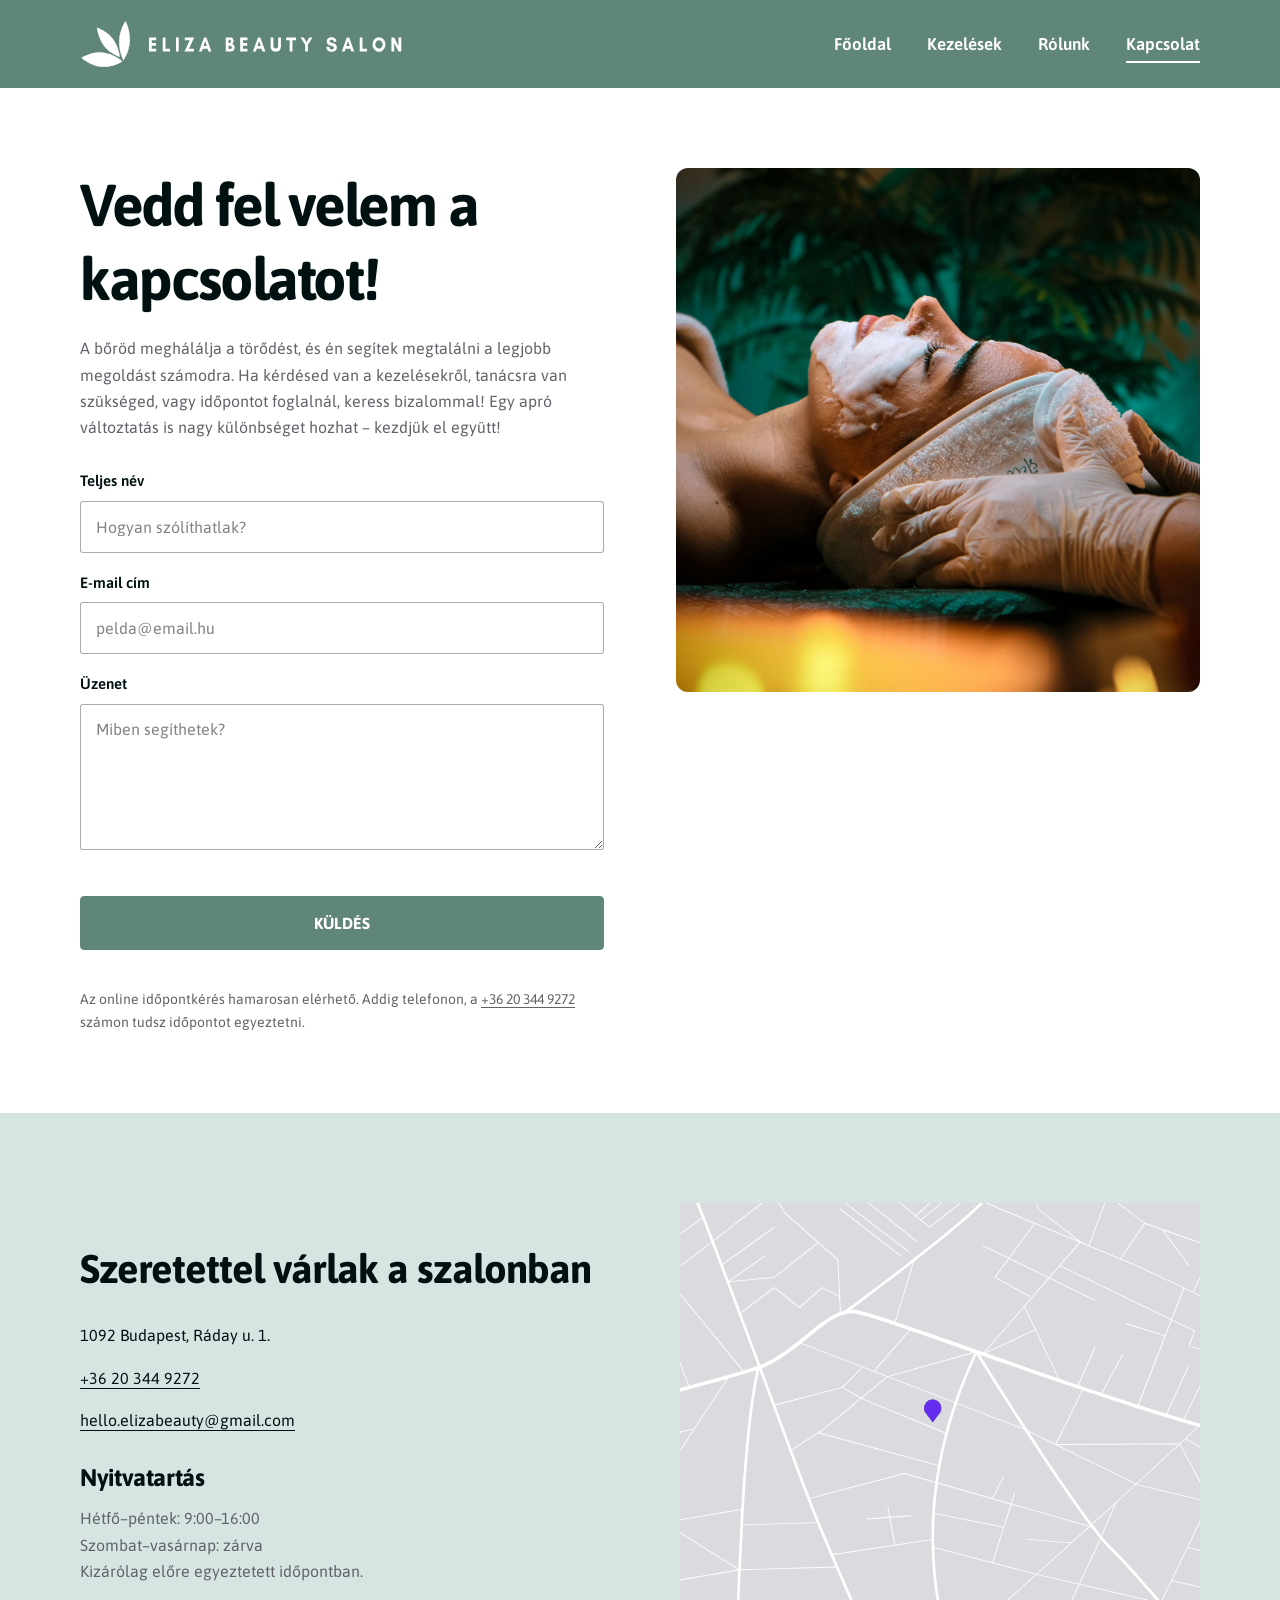
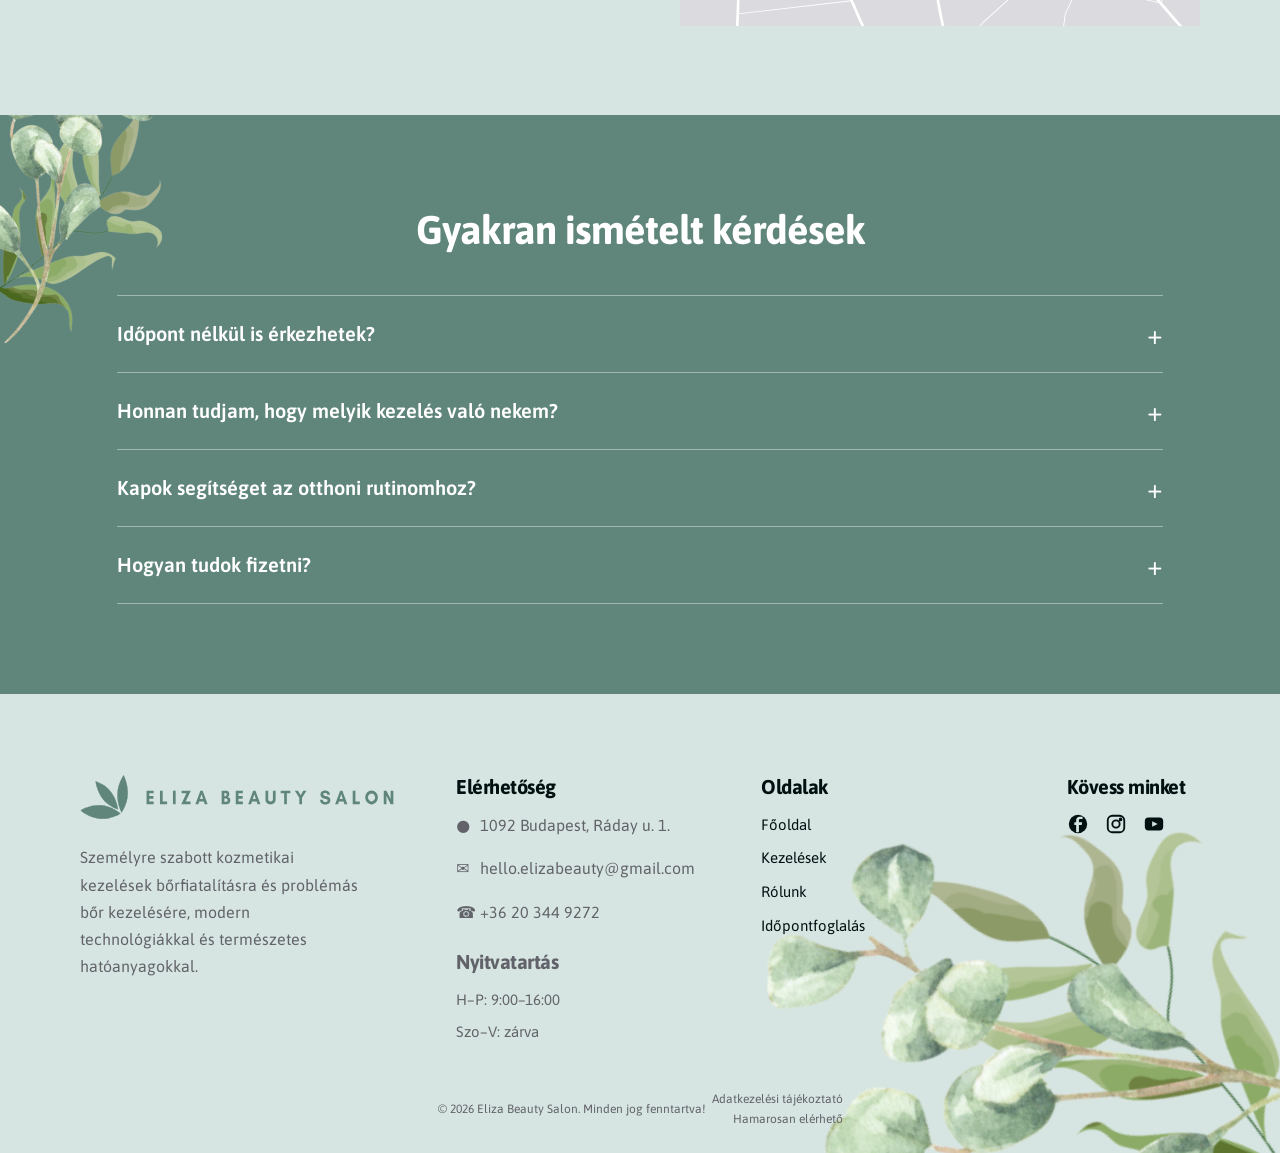
==== kapcsolat.html @ e7410dec "Negyoldalas weboldal a jovahagyott fooldal design rendszerevel" ====
<!doctype html>
<html lang="hu"><head><meta charset="utf-8"><meta name="viewport" content="width=device-width,initial-scale=1"><title>Kapcsolat és időpontkérés | Eliza Beauty Salon</title><meta name="description" content="Kérj időpontot az Eliza Beauty Salonba. Elérhetőségek, nyitvatartás és kapcsolati űrlap: 1092 Budapest, Ráday utca 1."><meta name="theme-color" content="#60867B"><link rel="icon" href="logók/eliza beauty salon favikon 1.svg" type="image/svg+xml"><link rel="preconnect" href="https://fonts.googleapis.com"><link rel="preconnect" href="https://fonts.gstatic.com" crossorigin><link href="https://fonts.googleapis.com/css2?family=Asap:wght@400;600;700&display=swap" rel="stylesheet"><link rel="stylesheet" href="assets/site.css?v=20261103-2"><script src="assets/site.js?v=20261103-2" defer></script></head><body id="oldal-teteje" class="subpage"><a class="skip-link" href="#tartalom">Ugrás a tartalomhoz</a><header class="site-header"><div class="wrap header-inner"><a class="brand" href="index.html" aria-label="Eliza Beauty Salon, főoldal"><img src="logók/feher logo.svg" alt="Eliza Beauty Salon" width="328" height="48"></a><button class="menu-toggle" type="button" aria-expanded="false" aria-controls="fo-menu"><span>Menü</span><span class="menu-lines" aria-hidden="true"><i></i><i></i><i></i></span></button><nav class="main-nav" id="fo-menu" aria-label="Fő navigáció"><a href="index.html">Főoldal</a><a href="kezelesek.html">Kezelések</a><a href="rolunk.html">Rólunk</a><a href="kapcsolat.html" aria-current="page">Kapcsolat</a></nav></div></header><main id="tartalom"><section class="contact-page-intro" id="kapcsolat"><div class="wrap content-split"><div class="copy"><h1>Vedd fel velem a kapcsolatot!</h1><p>A bőröd meghálálja a törődést, és én segítek megtalálni a legjobb megoldást számodra. Ha kérdésed van a kezelésekről, tanácsra van szükséged, vagy időpontot foglalnál, keress bizalommal! Egy apró változtatás is nagy különbséget hozhat – kezdjük el együtt!</p><form class="form-grid" aria-label="Időpontkérés" aria-describedby="contact-status" onsubmit="return false">
<div class="field"><label for="contact-name">Teljes név</label><input id="contact-name" type="text" autocomplete="name" placeholder="Hogyan szólíthatlak?"></div><div class="field"><label for="contact-email">E-mail cím</label><input id="contact-email" type="email" autocomplete="email" placeholder="pelda@email.hu"></div><div class="field"><label for="contact-message">Üzenet</label><textarea id="contact-message" rows="5" placeholder="Miben segíthetek?"></textarea></div><button class="button" type="button" disabled>Küldés</button><p class="unavailable-note" id="contact-status">Az online időpontkérés hamarosan elérhető. Addig telefonon, a <a href="tel:+36203449272">+36 20 344 9272</a> számon tudsz időpontot egyeztetni.</p>
</form></div><img src="képek/web/kapcsolat-hero.webp" alt="Személyes törődés és nyugodt kozmetikai környezet" width="933" height="1400" class="contact-page-photo" fetchpriority="high"></div></section><section class="section light-section contact-details" id="elerhetoseg"><div class="wrap contact-details-grid"><div><h2>Szeretettel várlak a szalonban</h2><address><span>1092 Budapest, Ráday u. 1.</span><a href="tel:+36203449272">+36 20 344 9272</a><a href="mailto:hello.elizabeauty@gmail.com">hello.elizabeauty@gmail.com</a></address><h3>Nyitvatartás</h3><p>Hétfő–péntek: 9:00–16:00<br>Szombat–vasárnap: zárva</p><p>Kizárólag előre egyeztetett időpontban.</p></div><a class="contact-details-map" href="https://www.google.com/maps/search/?api=1&amp;query=1092+Budapest+Raday+utca+1" target="_blank" rel="noopener" aria-label="A szalon címe a Google Térképen"><img src="képek/kapcsolat/terkep-figma.svg" alt="A Figma-terv térképillusztrációja a szalon helyjelölőjével" width="590" height="667" loading="lazy"></a></div></section><section class="section faq" aria-labelledby="faq-title"><img class="botanical faq-botanical" src="képek/web/figma-leveldekoracio.webp" width="452" height="553" alt="" aria-hidden="true" loading="lazy"><div class="wrap faq-grid"><div class="faq-intro"><h2 id="faq-title">Gyakran ismételt kérdések</h2></div><div class="faq-list">
<details><summary>Időpont nélkül is érkezhetek?</summary><p>Nem, a kozmetikámban kizárólag időpontra fogadok vendégeket.</p></details>
<details><summary>Honnan tudjam, hogy melyik kezelés való nekem?</summary><p>Az első találkozás alkalmával a kezelés előtt diagnosztizálom a bőrödet, és felvázolom a kezelési tervet.</p></details>
<details><summary>Kapok segítséget az otthoni rutinomhoz?</summary><p>Igen, természetesen! Az első alkalmat követően elmondom, hogy mire figyelj a mindennapokban, milyen termékeket használj, hogy a bőröd a lehető legjobb törődést kapja.</p></details>
<details><summary>Hogyan tudok fizetni?</summary><p>Bankkártyával és készpénzzel is fizethetsz a szalonban.</p></details>
</div></div></section></main><footer class="site-footer"><img class="botanical footer-botanical" src="képek/web/figma-leveldekoracio.webp" width="452" height="553" alt="" aria-hidden="true" loading="lazy"><div class="wrap"><div class="footer-grid"><div class="footer-brand"><a href="#oldal-teteje" aria-label="Eliza Beauty Salon, vissza az oldal tetejére"><img src="logók/zold logo.svg" alt="Eliza Beauty Salon" width="319" height="47" loading="lazy"></a><p>Személyre szabott kozmetikai kezelések bőrfiatalításra és problémás bőr kezelésére, modern technológiákkal és természetes hatóanyagokkal.</p></div><div><h2 class="footer-heading">Elérhetőség</h2><address class="footer-address"><span><span aria-hidden="true">●</span> 1092 Budapest, Ráday u. 1.</span><a href="mailto:hello.elizabeauty@gmail.com"><span aria-hidden="true">✉</span> hello.elizabeauty@gmail.com</a><a href="tel:+36203449272"><span aria-hidden="true">☎</span> +36 20 344 9272</a></address><div class="footer-hours"><h2 class="footer-heading">Nyitvatartás</h2><p>H–P: 9:00–16:00</p><p>Szo–V: zárva</p><small>Kizárólag előre egyeztetett időpontban.</small></div></div><nav aria-label="Lábléc navigáció"><h2 class="footer-heading">Oldalak</h2><div class="footer-links"><a href="index.html">Főoldal</a><a href="kezelesek.html">Kezelések</a><a href="rolunk.html">Rólunk</a><a href="kapcsolat.html" aria-current="page">Időpontfoglalás</a></div></nav><div class="footer-social"><h2 class="footer-heading">Kövess minket</h2><div class="social-icons" aria-label="Közösségi felületek, profilhivatkozások még nincsenek megadva"><span title="Facebook"><svg viewBox="0 0 24 24" role="img" aria-label="Facebook"><circle cx="12" cy="12" r="10" fill="currentColor"/><path d="M13 21v-8h3l.5-3H13V8c0-1 .5-1.5 1.5-1.5H17V4h-3c-3 0-4 2-4 4v2H8v3h2v8" fill="#D6E5E1"/></svg></span><span title="Instagram"><svg viewBox="0 0 24 24" fill="none" stroke="currentColor" stroke-width="2" role="img" aria-label="Instagram"><rect x="3" y="3" width="18" height="18" rx="5"/><circle cx="12" cy="12" r="4"/><circle cx="17" cy="7" r="1"/></svg></span><span title="YouTube"><svg viewBox="0 0 24 24" role="img" aria-label="YouTube"><rect x="2" y="5" width="20" height="14" rx="4" fill="currentColor"/><path d="m10 9 6 3-6 3z" fill="#D6E5E1"/></svg></span></div></div></div><div class="footer-bottom"><p>© 2026 Eliza Beauty Salon. Minden jog fenntartva!</p><div class="bottom-right"><span class="privacy-note">Adatkezelési tájékoztató<small>Hamarosan elérhető</small></span><a class="to-top" href="#oldal-teteje" aria-label="Vissza az oldal tetejére">↑</a></div></div></div></footer></body></html>
---- assets/site.css ----
:root{--color-brand-primary:#60867B;--color-brand-secondary:#D6E5E1;--color-brand-accent:#60867B;--color-brand-bg:#FFFFFF;--color-brand-surface:#D6E5E1;--color-brand-text:#011111;--color-brand-muted:#62636A;--font-heading:'Asap',system-ui,sans-serif;--font-body:'Asap',system-ui,sans-serif;--space:clamp(64px,7vw,104px)}
*{box-sizing:border-box}html{scroll-behavior:smooth;scroll-padding-top:110px}body{margin:0;background:var(--color-brand-bg);color:var(--color-brand-text);font:400 16px/1.65 var(--font-body)}h1,h2,h3,h4,p,figure,blockquote{margin:0}html body h1,html body h2,html body h3,html body h4{font-family:var(--font-heading);font-weight:700;line-height:1.25}html body h1{font-size:clamp(38px,4.6vw,60px);letter-spacing:-.035em}html body h2{font-size:clamp(30px,3.2vw,40px);letter-spacing:-.025em}html body h3{font-size:24px;letter-spacing:-.015em}p{color:var(--color-brand-muted)}img{display:block;max-width:100%;height:auto}a{color:inherit;text-decoration:none}button,input,textarea{font:inherit}button,a,input,textarea,summary{-webkit-tap-highlight-color:transparent}button{cursor:pointer}a:focus-visible,button:focus-visible,input:focus-visible,textarea:focus-visible,summary:focus-visible{outline:3px solid var(--color-brand-text);outline-offset:5px}::selection{background:var(--color-brand-secondary);color:var(--color-brand-text)}.wrap{width:min(1200px,calc(100% - 64px));margin-inline:auto}.section{padding-block:var(--space)}.section-head{max-width:760px;margin:0 auto 52px;text-align:center}.section-head p{margin-top:20px}.kicker{font-size:20px;font-weight:600;line-height:1.4;color:var(--color-brand-text);margin-bottom:16px}.button{min-height:54px;display:inline-flex;justify-content:center;align-items:center;padding:15px 26px;border:1px solid var(--color-brand-primary);border-radius:4px;background:var(--color-brand-primary);color:var(--color-brand-text);font-weight:700;font-size:16px;line-height:1.4;text-align:center;text-transform:uppercase;transition:background .22s ease,border-color .22s ease,transform .22s ease}.button:hover{background:var(--color-brand-secondary);border-color:var(--color-brand-text);transform:translateY(-2px)}.button-light{background:white;border-color:white}.button-outline{background:transparent}.text-link{text-decoration:underline;text-underline-offset:5px;font-weight:600}.skip-link{position:fixed;left:16px;top:-100px;background:white;padding:12px 20px;z-index:30}.skip-link:focus{top:16px}.site-header{background:var(--color-brand-primary);position:sticky;top:0;z-index:20;transition:box-shadow .25s}.site-header.scrolled{box-shadow:0 4px 18px #01111115}.header-inner{display:flex;align-items:center;justify-content:space-between;min-height:100px;gap:32px}.brand{background:white;padding:12px 22px;align-self:stretch;display:flex;align-items:center;width:195px;flex-shrink:0}.brand img{width:100%;height:70px;object-fit:contain}.main-nav{display:flex;align-items:center;gap:36px}.main-nav a{font-size:17px;font-weight:600;padding:10px 0;position:relative}.main-nav a::after{content:'';position:absolute;left:0;right:100%;bottom:5px;height:2px;background:var(--color-brand-text);transition:right .25s ease}.main-nav a:hover::after,.main-nav a[aria-current]::after{right:0}.menu-toggle{display:none;border:1px solid #01111166;background:none;border-radius:4px;align-items:center;gap:10px;padding:9px 13px;font-weight:600}.menu-lines{width:19px;display:grid;gap:4px}.menu-lines i{display:block;height:2px;background:currentColor}.hero{position:relative;overflow:hidden;padding:72px 0 82px}.hero-grid{display:grid;grid-template-columns:1.06fr 1fr;align-items:center;gap:64px;position:relative}.hero-copy{position:relative;z-index:2;animation:hero-in .7s ease-out both}.hero-copy>p:not(.kicker){margin:24px 0 30px;max-width:540px}.hero .kicker{color:var(--color-brand-muted)}.hero-photo{position:relative;aspect-ratio:.94;animation:photo-in .85s ease-out both}.hero-photo>.portrait{width:100%;height:100%;object-fit:cover;object-position:right center;border-radius:150px 4px 4px 4px}.hero-leaf{position:absolute;width:220px;right:-65px;bottom:-45px;pointer-events:none}.hero-footnote{display:flex;gap:10px;align-items:center;font-size:14px;margin-top:24px;color:var(--color-brand-muted)}.hero-footnote::before{content:'';width:22px;height:1px;background:var(--color-brand-primary)}.reviews{background:var(--color-brand-primary);position:relative;overflow:hidden}.reviews .section-head{max-width:850px}.reviews .section-head .kicker{font-size:18px}.reviews h2{color:white}.reviews-grid{display:grid;grid-template-columns:1fr 1fr;gap:28px;position:relative;z-index:1}.review{padding:34px 36px;background:#fff;border-radius:4px;display:flex;flex-direction:column;gap:25px}.review blockquote{color:var(--color-brand-muted);line-height:1.8}.review-person{display:flex;align-items:center;gap:16px;margin-top:auto}.review-person img{height:56px;width:56px;object-fit:cover;border-radius:50%}.review-person figcaption{font-weight:700;font-size:20px}.quote-mark{font-size:54px;line-height:.7;color:var(--color-brand-primary);font-weight:700;letter-spacing:-7px}.reviews-leaf{position:absolute;right:-140px;bottom:-80px;width:360px;opacity:.22;pointer-events:none}.benefit-grid{display:grid;grid-template-columns:repeat(4,1fr);gap:32px}.benefit-icon{width:76px;height:76px;object-fit:contain;margin-bottom:24px}.benefit h3{font-size:23px;line-height:1.3;margin-bottom:14px}.benefit p{line-height:1.7}.about{background:var(--color-brand-secondary);position:relative;overflow:hidden}.about-grid{display:grid;grid-template-columns:.88fr 1.12fr;gap:82px;align-items:center;position:relative;z-index:1}.about-photo{position:relative;max-width:470px}.about-photo>img{width:100%;height:535px;object-fit:cover;object-position:center;border-radius:4px 130px 4px 4px}.portrait-caption{background:white;position:absolute;bottom:28px;left:28px;right:28px;padding:15px 20px;border-left:3px solid var(--color-brand-primary)}.portrait-caption strong{display:block;font-size:22px}.portrait-caption span{font-size:14px;color:var(--color-brand-muted)}.about-copy>p{margin-top:22px}.stats{display:grid;grid-template-columns:repeat(3,1fr);gap:18px;margin-top:32px;padding:26px 0;border-top:1px solid #60867B55;border-bottom:1px solid #60867B55}.stat strong{display:block;font-size:36px;font-weight:700;line-height:1.2;color:var(--color-brand-text)}.stat span{font-size:14px;color:var(--color-brand-muted)}.about-copy .button{margin-top:30px}.about-leaf{position:absolute;left:-110px;bottom:-110px;width:280px;opacity:.2;pointer-events:none}.process-grid{display:grid;grid-template-columns:repeat(4,1fr);gap:28px}.process-photo{position:relative;margin-bottom:28px}.process-photo>img{width:100%;aspect-ratio:1.2;object-fit:cover;border-radius:4px}.step-number{position:absolute;left:16px;bottom:-17px;width:44px;height:44px;display:grid;place-items:center;border-radius:50%;background:var(--color-brand-secondary);border:5px solid white;color:var(--color-brand-text);font-size:18px;font-weight:700}.process-step h3{font-size:23px;line-height:1.3;margin:0 0 14px}.process-step p{font-size:15px;line-height:1.75}.invitation{background:var(--color-brand-primary);position:relative;overflow:hidden;text-align:center;padding-block:80px}.invitation-content{position:relative;z-index:1;max-width:760px;margin:auto}.invitation h2{color:white}.invitation p{color:var(--color-brand-text);margin-top:22px}.invitation .button{margin-top:30px}.invitation-leaf{position:absolute;left:-75px;bottom:-80px;width:290px;opacity:.32;transform:rotate(20deg);pointer-events:none}.faq-grid{display:grid;grid-template-columns:.8fr 1.2fr;gap:80px;align-items:start}.faq-intro>p{margin-top:22px}.faq-intro .text-link{display:inline-block;margin-top:22px}.faq-list{border-top:1px solid #60867B60}details{border-bottom:1px solid #60867B60}summary{list-style:none;display:flex;gap:24px;align-items:center;justify-content:space-between;padding:24px 0;font-weight:600;font-size:20px;line-height:1.4;cursor:pointer}summary::-webkit-details-marker{display:none}summary::after{content:'+';font-size:28px;font-weight:400;flex-shrink:0;line-height:1;color:var(--color-brand-text)}details[open] summary::after{content:'−'}details>p{padding:0 36px 24px 0}details[open]>p{animation:answer-in .22s ease}.newsletter{background:var(--color-brand-secondary)}.newsletter-grid{display:grid;grid-template-columns:.95fr 1.05fr;gap:80px;align-items:center}.newsletter-art{position:relative}.newsletter-art>img{width:100%;height:590px;object-fit:cover;object-position:center;border-radius:4px 4px 130px 4px}.newsletter-copy>p{margin-top:20px}.form-grid{display:grid;gap:18px;margin-top:26px}.field label{display:block;color:var(--color-brand-text);font-size:15px;font-weight:600;margin-bottom:7px}.field input,.field textarea{display:block;width:100%;min-height:52px;background:white;color:var(--color-brand-text);border:1px solid #62636A88;border-radius:3px;padding:12px 15px;line-height:1.5}.field input::placeholder,.field textarea::placeholder{color:var(--color-brand-muted);opacity:.8}.field textarea{min-height:136px;resize:vertical}.checkbox-line{display:flex;align-items:flex-start;gap:10px;color:var(--color-brand-muted);font-size:14px;line-height:1.55}.checkbox-line input{width:17px;height:17px;margin-top:3px;flex-shrink:0;accent-color:var(--color-brand-primary)}.unavailable-note{font-size:14px;line-height:1.6;color:var(--color-brand-muted)}.unavailable-note a{text-decoration:underline;text-underline-offset:3px}.button:disabled{cursor:not-allowed;background:#D6E5E1;border-color:#60867B88;color:#62636A;transform:none}.newsletter .button:disabled{background:#ffffff88;border-color:#62636A66}.contact-grid{display:grid;grid-template-columns:1fr 1fr;gap:100px;align-items:start}.contact-copy>p{margin-top:22px}.contact-methods{margin-top:30px;display:grid;gap:20px}.contact-method{display:flex;align-items:center;gap:16px}.contact-method svg{width:24px;height:24px;stroke:var(--color-brand-primary);fill:none;stroke-width:1.5;flex-shrink:0}.contact-method a{font-size:19px;font-weight:600;overflow-wrap:anywhere}.contact-method small{display:block;color:var(--color-brand-muted);font-size:14px}.contact form{margin:0}.contact-decoration{width:95px;max-height:115px;object-fit:contain;margin:30px 0 0 22px;opacity:.75}.site-footer{background:var(--color-brand-secondary);padding-top:64px}.footer-grid{display:grid;grid-template-columns:1.3fr 1fr .7fr 1fr;gap:45px;padding-bottom:45px}.footer-brand img{width:190px;max-height:105px;object-fit:contain;object-position:left center;margin-bottom:22px}.footer-brand p{font-size:14px;max-width:280px}.footer-heading{font-size:19px;font-weight:700;margin-bottom:20px}.footer-links{display:grid;gap:9px;font-size:15px}.footer-links a:hover{text-decoration:underline;text-underline-offset:4px}.footer-address{font-style:normal;color:var(--color-brand-muted);font-size:15px}.footer-address a{display:block;margin-top:10px;overflow-wrap:anywhere}.footer-hours{font-size:15px;color:var(--color-brand-muted)}.footer-hours p+p{margin-top:7px}.footer-hours small{display:block;font-size:13px;margin-top:13px;line-height:1.6}.footer-bottom{border-top:1px solid #60867B55;padding:23px 0;display:flex;justify-content:space-between;align-items:center;gap:24px;font-size:13px;color:var(--color-brand-muted)}.privacy-note{cursor:default;text-align:right}.privacy-note small{display:block;font-size:12px}.to-top{width:38px;height:38px;border:1px solid #60867B88;border-radius:50%;display:grid;place-items:center;flex-shrink:0;color:var(--color-brand-text);font-size:20px}.bottom-right{display:flex;align-items:center;gap:24px}@keyframes hero-in{from{opacity:0;transform:translateY(16px)}to{opacity:1;transform:translateY(0)}}@keyframes photo-in{from{opacity:0;clip-path:inset(0 0 6% 0)}to{opacity:1;clip-path:inset(0 -100% -100% 0)}}@keyframes answer-in{from{opacity:0}to{opacity:1}}
@media(min-width:1500px){.hero{padding-block:90px}.hero-photo{aspect-ratio:.96}}
@media(max-width:1050px){.main-nav{gap:24px}.hero-grid{gap:38px}.hero-photo{aspect-ratio:.8}.benefit-grid{grid-template-columns:repeat(2,1fr);gap:40px}.benefit{display:grid;grid-template-columns:72px 1fr;column-gap:20px}.benefit-icon{grid-row:span 2}.benefit h3{margin-top:8px}.about-grid,.newsletter-grid{gap:46px}.about-photo>img{height:520px}.stats{gap:8px}.stat strong{font-size:30px}.process-grid{grid-template-columns:repeat(2,1fr);gap:42px 30px}.process-photo>img{aspect-ratio:1.7}.faq-grid{gap:45px}.contact-grid{gap:55px}.footer-grid{grid-template-columns:1.3fr 1fr;gap:35px 60px}}
@media(max-width:760px){html{scroll-padding-top:98px}.wrap{width:calc(100% - 40px)}.header-inner{min-height:84px;gap:16px}.brand{width:157px;padding:10px 16px}.brand img{height:64px}.menu-toggle{display:flex}.main-nav{position:absolute;top:100%;left:0;right:0;background:var(--color-brand-secondary);display:none;padding:16px 20px 24px;box-shadow:0 8px 12px #0111110a}.main-nav.open{display:grid;gap:2px}.main-nav a{padding:13px 10px;border-bottom:1px solid #60867B44}.main-nav a::after{display:none}.hero{padding:44px 0 64px}.hero-grid{grid-template-columns:1fr;gap:35px}.hero-copy{max-width:580px}.hero .kicker{font-size:18px;margin-bottom:14px}.hero-copy>p:not(.kicker){margin:20px 0 24px}.hero-photo{width:100%;aspect-ratio:1.16;max-height:470px}.hero-photo>.portrait{border-radius:95px 4px 4px 4px;object-position:right center}.hero-leaf{width:155px;right:-23px;bottom:-35px}.hero-footnote{margin-top:18px}.section-head{margin-bottom:35px}.reviews-grid{grid-template-columns:1fr;gap:20px}.review{padding:27px}.reviews .section-head .kicker{font-size:16px}.reviews h2{font-size:32px}.benefit-grid{grid-template-columns:1fr;gap:33px}.benefit{grid-template-columns:64px 1fr;column-gap:18px}.benefit-icon{width:64px;height:64px}.benefit h3{font-size:22px;margin-top:4px;margin-bottom:10px}.benefit p{grid-column:2}.about-grid{grid-template-columns:1fr;gap:38px}.about-photo{width:100%;max-width:500px;margin:auto}.about-photo>img{height:auto;aspect-ratio:1;object-position:center 40%}.portrait-caption{left:20px;right:20px;bottom:20px;padding:12px 18px}.about-copy>p{margin-top:20px}.stats{margin-top:26px;padding-block:22px;gap:12px}.stat strong{font-size:32px}.stat span{font-size:13px}.process-grid{gap:34px 20px}.process-photo>img{aspect-ratio:1.2}.process-step h3{font-size:21px}.process-step p{font-size:15px}.invitation{padding-block:64px}.invitation-leaf{opacity:.13}.faq-grid{grid-template-columns:1fr;gap:34px}.faq-intro .text-link{margin-top:15px}summary{font-size:19px;padding:21px 0}.newsletter-grid{grid-template-columns:1fr;gap:36px}.newsletter-art>img{height:360px;border-radius:4px 4px 90px 4px;object-position:center 45%}.contact-grid{grid-template-columns:1fr;gap:36px}.contact-decoration{display:none}.contact-methods{gap:16px}.footer-grid{gap:34px 25px;grid-template-columns:1fr 1fr}.footer-brand{grid-column:1/-1;display:grid;grid-template-columns:160px 1fr;gap:25px;align-items:center}.footer-brand img{width:160px;margin:0}.footer-brand p{max-width:none}.footer-bottom{align-items:flex-start;gap:20px}.bottom-right{gap:14px}.privacy-note{max-width:155px}.footer-hours{grid-column:1/-1}.footer-hours small{max-width:250px}.site-footer{padding-top:48px}}
@media(max-width:460px){.hero h1{max-width:340px;line-height:1.18}.hero .button{width:100%}.hero-photo{aspect-ratio:1.03}.hero-footnote{font-size:13px}.benefit{grid-template-columns:53px 1fr;column-gap:16px}.benefit-icon{width:53px;height:60px}.process-grid{grid-template-columns:1fr;gap:34px}.process-step{display:grid;grid-template-columns:95px 1fr;column-gap:18px}.process-photo{grid-row:1/3;margin:0}.process-photo>img{width:95px;height:110px;aspect-ratio:auto}.step-number{left:9px;bottom:auto;top:91px;width:35px;height:35px;font-size:14px;border-width:4px}.process-step h3{font-size:22px;margin-bottom:9px}.process-step p{grid-column:2}.footer-brand{display:block}.footer-brand img{width:175px;margin-bottom:20px}.footer-bottom{flex-direction:column}.bottom-right{width:100%;justify-content:space-between}.privacy-note{text-align:left;max-width:none}.stats{gap:8px}.stat strong{font-size:29px}.stat span{font-size:12px}.newsletter-art>img{height:300px}.contact-method a{font-size:17px}.button{padding-inline:20px}.about-copy .button{width:100%}}
@media(prefers-reduced-motion:reduce){html{scroll-behavior:auto}*,*::before,*::after{animation:none!important;transition:none!important}}

/* figma-user-revisions */
body{overflow-x:clip}.wrap{width:min(1260px,87.5%)}.header-inner{min-height:88px}.brand{width:328px;max-width:40%;background:transparent;padding:0;align-self:auto}.brand img{height:auto;max-height:48px;width:100%}.main-nav,.main-nav a,.menu-toggle{color:white}.main-nav a:after{background:white}.menu-toggle{border-color:#ffffff88}.main-nav.open{background:#60867B}.button,.button-light,.button-outline,.button:disabled,.newsletter .button:disabled{background:#60867B;border-color:#60867B;color:#fff;opacity:1}.button:hover{background:#4b6a60;border-color:#4b6a60;color:white}.reviews,.reviews p,.reviews h2,.reviews .kicker,.reviews blockquote,.reviews figcaption{color:white}.hero{padding:clamp(80px,11.11vw,160px) 0}.hero-grid{gap:clamp(32px,5.55vw,80px);grid-template-columns:1fr 1fr}.hero-photo{aspect-ratio:1}.hero-photo>.portrait{object-position:center;width:100%;height:100%}.benefit{display:flex;flex-direction:column;align-items:center;text-align:center}.benefit-icon{margin:0 auto 24px}.benefit h3{margin-top:0}.about-photo>img{height:auto;aspect-ratio:1;object-fit:cover;object-position:center}.process-step{display:flex;flex-direction:column;background:#D6E5E1;padding:20px;border-radius:0;gap:0}.process-photo{margin:0 0 24px}.process-photo>img{width:100%;height:auto;aspect-ratio:257/238;object-fit:cover;border-radius:0}.process-step h3{margin:0 0 22px}.process-step p{font-size:16px;line-height:1.65}.invitation{background:#D6E5E1;padding:80px 0;text-align:left}.invitation-content{max-width:none;display:grid;grid-template-columns:minmax(0,835fr) minmax(210px,258fr);gap:20px 7%;align-items:center}.invitation h2{color:#011111}.invitation p{color:#62636A}.invitation .button{grid-column:2;grid-row:1/3;margin:0}.faq{background:#60867B;color:white}.faq-grid{display:block}.faq-intro{text-align:center;margin:0 auto 40px;max-width:none}.faq h2,.faq summary,.faq .faq-answer,.faq .faq-answer p,.faq details p{color:white}.faq-list{max-width:1046px;margin:auto}.faq details{border-color:#ffffff66}.faq summary:after{color:white}.contact-grid{grid-template-columns:1fr 1fr;gap:clamp(32px,5.55vw,80px);align-items:stretch}.contact-copy>.form-grid{margin-top:24px}.contact-map{display:block;min-height:540px;overflow:hidden;background:#f2f2f7}.contact-map img{width:100%;height:100%;object-fit:cover}.footer-grid{grid-template-columns:360fr 280fr 280fr 125fr;gap:5%}.footer-brand{display:block;grid-column:auto}.footer-brand img{width:319px;height:auto;margin-bottom:24px}.footer-brand p{font-size:16px}.footer-address{display:grid;gap:10px;overflow-wrap:anywhere}.footer-hours{margin-top:24px;grid-column:auto}.footer-bottom{justify-content:center;text-align:center;gap:24px;flex-wrap:wrap}.bottom-right{width:auto}.hero,.reviews,.about,.invitation,.faq,.contact,.site-footer{position:relative}.hero,.invitation,.faq,.contact,.site-footer{overflow:hidden}.reviews,.about{overflow:visible}.hero>.wrap,.reviews>.wrap,.about>.wrap,.invitation>.wrap,.faq>.wrap,.contact>.wrap,.site-footer>.wrap{position:relative;z-index:1}.figma-decor{position:absolute;left:0;top:0;width:100%;height:auto;overflow:visible;pointer-events:none;z-index:0;max-width:none}.figma-decor.bottom{top:auto;bottom:0}
@media(max-width:1050px){.footer-grid{grid-template-columns:1.3fr 1fr 1fr;gap:30px}.footer-spacer{display:none}}
@media(max-width:760px){.wrap{width:calc(100% - 40px)}.brand{width:220px;max-width:62%}.header-inner{gap:12px}.hero{padding:64px 0}.hero-grid{grid-template-columns:1fr}.hero-photo{aspect-ratio:1;max-height:none}.benefit{display:flex}.benefit p{grid-column:auto}.process-step{display:flex}.process-photo>img{width:100%;height:auto;aspect-ratio:257/238}.invitation{padding:64px 0}.invitation-content{display:block}.invitation .button{margin-top:28px}.contact-grid{grid-template-columns:1fr}.contact-map{min-height:0;aspect-ratio:590/500}.footer-grid{grid-template-columns:1fr 1fr}.footer-brand{grid-column:1/-1;display:block}.footer-brand img{width:280px}.footer-bottom{align-items:center}.bottom-right{justify-content:center}.faq-intro{margin-bottom:32px}}
@media(max-width:460px){.brand{width:195px}.menu-toggle{padding:8px}.process-step{display:flex}.process-photo{margin-bottom:24px}.process-photo>img{width:100%;height:auto;aspect-ratio:257/238}.process-step p{grid-column:auto}.footer-grid{grid-template-columns:1fr}.footer-brand{grid-column:auto}.footer-hours{grid-column:auto}.footer-bottom{flex-direction:column}.bottom-right{width:auto}.privacy-note{text-align:center}}

.reviews .review{background:#D6E5E1;color:#011111}.reviews .review blockquote,.reviews .review figcaption{color:#011111}.faq-list{border-top-color:#ffffff66}.faq .faq-icon{color:white}
.process{position:relative;z-index:1;background:#fff}.process>.wrap,.benefits>.wrap{position:relative;z-index:1}.reviews{overflow:hidden}.about{overflow:hidden}
.hero-photo>.portrait,.about-photo>img,.newsletter-art>img,.process-photo>img{border-radius:12px!important}.about-grid{grid-template-columns:1fr 1fr;gap:clamp(32px,5.55vw,80px)}.about-photo{width:100%;max-width:none;margin:auto}.about-photo>img{width:100%;height:auto;aspect-ratio:1;object-position:center}.botanical{position:absolute;pointer-events:none;z-index:0;max-width:none;height:auto}.reviews,.benefits,.about,.invitation,.faq,.site-footer{position:relative;overflow:hidden}.benefits>.wrap{position:relative;z-index:1}.reviews-botanical{width:420px;right:-65px;top:-155px;transform:rotate(-65deg)}.benefits-botanical{width:340px;left:-150px;top:-105px;transform:rotate(25deg)}.about-botanical{width:680px;right:-80px;bottom:-290px;transform:rotate(-30deg);opacity:.12}.invitation-botanical{width:660px;right:-75px;top:-205px;transform:rotate(-65deg);opacity:.12}.faq-botanical{width:330px;left:-155px;top:-125px;transform:rotate(25deg)}.footer-botanical{width:700px;right:-155px;bottom:-430px;transform:rotate(-65deg)}.site-footer{padding-top:80px;background:#D6E5E1}.footer-grid{grid-template-columns:360fr 280fr 280fr 150fr;gap:5%;padding-bottom:45px}.footer-brand img{width:319px;max-width:100%;margin:0 0 24px}.footer-brand p{font-size:16px;line-height:1.7}.footer-address{font-style:normal;font-size:16px;line-height:1.6;gap:8px}.footer-address span[aria-hidden]{display:inline-block;width:20px}.footer-hours{margin-top:24px}.footer-hours small{display:none}.footer-heading{font-size:20px!important;margin-bottom:14px}.social-icons{display:flex;gap:16px}.social-icons svg{width:22px;height:22px;display:block}.footer-bottom{border:0;padding:0 0 24px;gap:6px;font-size:12px}.footer-bottom p,.privacy-note{font-size:12px}.to-top{display:none}
@media(max-width:1050px){.footer-grid{grid-template-columns:1.2fr 1fr;gap:36px}.footer-botanical{width:550px;right:-160px;bottom:-270px}}
@media(max-width:760px){.about-grid{grid-template-columns:1fr}.about-photo{max-width:590px}.reviews-botanical{width:270px;right:-65px;top:-110px}.benefits-botanical{width:210px;left:-100px;top:-65px}.about-botanical{width:480px;bottom:-195px;right:-110px}.invitation-botanical{width:450px;right:-120px;top:-100px}.faq-botanical{width:210px;left:-110px;top:-70px}.footer-brand{grid-column:1/-1}.footer-botanical{width:460px;bottom:-220px;right:-145px}.footer-grid{padding-bottom:130px}}
@media(max-width:460px){.footer-grid{grid-template-columns:1fr;gap:30px}.footer-brand{grid-column:auto}.footer-brand img{width:270px}.footer-bottom{align-items:center}.footer-social{padding-bottom:20px}}


.subpage-hero .hero-photo{aspect-ratio:1}.subpage-hero .hero-photo img{width:100%;height:100%;object-fit:cover;object-position:center;border-radius:12px}.content-split{display:grid;grid-template-columns:1fr 1fr;gap:clamp(32px,5.55vw,80px);align-items:center}.content-split>img,.content-photo img{width:100%;height:auto;aspect-ratio:1;object-fit:cover;object-position:center;border-radius:12px}.copy p{margin-top:20px}.copy .kicker{margin-top:0}.copy .button{margin-top:28px}.light-section{background:#D6E5E1}.green-section{background:#60867B;color:white}.green-section p,.green-section h2,.green-section .kicker,.green-section li{color:white}.check-list{padding:0;list-style:none;display:grid;gap:16px;margin:24px 0}.check-list li{position:relative;padding-left:28px}.check-list li:before{content:'✓';position:absolute;left:0;color:#60867B;font-weight:700}.green-section .check-list li:before{color:white}.treatment-section{position:relative;overflow:hidden}.treatment-section>.wrap{position:relative;z-index:1}.treatment-section.reverse .copy{order:2}.treatment-section.reverse .content-photo{order:1}.problem-grid{display:grid;grid-template-columns:repeat(4,minmax(0,1fr));gap:32px}.problem-card{text-align:center}.problem-card img{width:84px;height:84px;object-fit:contain;margin:0 auto 24px}.problem-card h3{font-size:24px;margin-bottom:16px}.problem-card p{font-size:16px}.package-grid{display:grid;grid-template-columns:repeat(3,minmax(0,1fr));gap:28px}.package{background:#D6E5E1;padding:32px;display:flex;flex-direction:column;align-items:flex-start}.package h3{font-size:28px}.package .price{font-size:36px;color:#011111;font-weight:700;margin:18px 0}.package>p{margin-bottom:10px}.package .button{margin-top:auto;width:100%}.package .check-list{margin-bottom:32px}.values-list{max-width:900px;margin:auto;list-style:none;padding:0;display:grid;gap:24px}.values-list li{padding-left:35px;position:relative}.values-list li:before{content:'✓';position:absolute;left:0;color:#60867B;font-weight:700}.values-list strong{display:block;font-size:22px;margin-bottom:6px}.values-list p{margin:0}.values .button{display:table;margin:36px auto 0}.qualifications{display:grid;grid-template-columns:1fr 1fr;gap:14px;margin-top:30px;list-style:none;padding:0}.qualifications li:before{content:'✓';margin-right:10px}.contact-page-intro{padding-block:80px}.contact-page-intro h1{font-size:clamp(38px,4.6vw,60px)}.contact-page-intro .content-split{align-items:start}.contact-page-intro .form-grid{margin-top:28px}.contact-page-photo{width:100%;aspect-ratio:590/740;object-fit:cover;object-position:center;border-radius:12px}.contact-details-grid{display:grid;grid-template-columns:1fr 1fr;gap:80px;align-items:center}.contact-details h2{margin-bottom:28px}.contact-details address{font-style:normal;display:grid;gap:16px;overflow-wrap:anywhere}.contact-details a{text-decoration:underline;text-underline-offset:4px}.contact-details h3{margin:30px 0 12px}.contact-details-map{display:block;aspect-ratio:590/480;overflow:hidden}.contact-details-map img{width:100%;height:100%;object-fit:cover}.subpage .section-head{max-width:900px}.subpage .section-head p{max-width:80ch;margin-inline:auto}.subpage .hero{animation:none}.subpage .hero-photo{animation:none}
@media(max-width:1050px){.problem-grid{grid-template-columns:1fr 1fr}.package{padding:24px}.package h3{font-size:24px}.package .price{font-size:30px}}
@media(max-width:760px){.content-split,.contact-details-grid{grid-template-columns:1fr;gap:36px}.treatment-section.reverse .copy,.treatment-section.reverse .content-photo{order:initial}.package-grid{grid-template-columns:1fr}.problem-grid{grid-template-columns:1fr;gap:40px}.problem-card{max-width:500px;margin:auto}.contact-page-intro{padding-block:48px}.qualifications{grid-template-columns:1fr}.contact-page-photo{aspect-ratio:1;max-height:500px}.package{padding:28px}.content-photo{max-width:590px;width:100%;margin:auto}}
@media(prefers-reduced-motion:reduce){html{scroll-behavior:auto}*,*:before,*:after{animation:none!important;transition:none!important}}
.subpage .hero-copy{animation:none}

.subpage .section>.section-head{width:min(900px,87.5%)}
@media(max-width:760px){.subpage .section>.section-head{width:calc(100% - 40px)}}
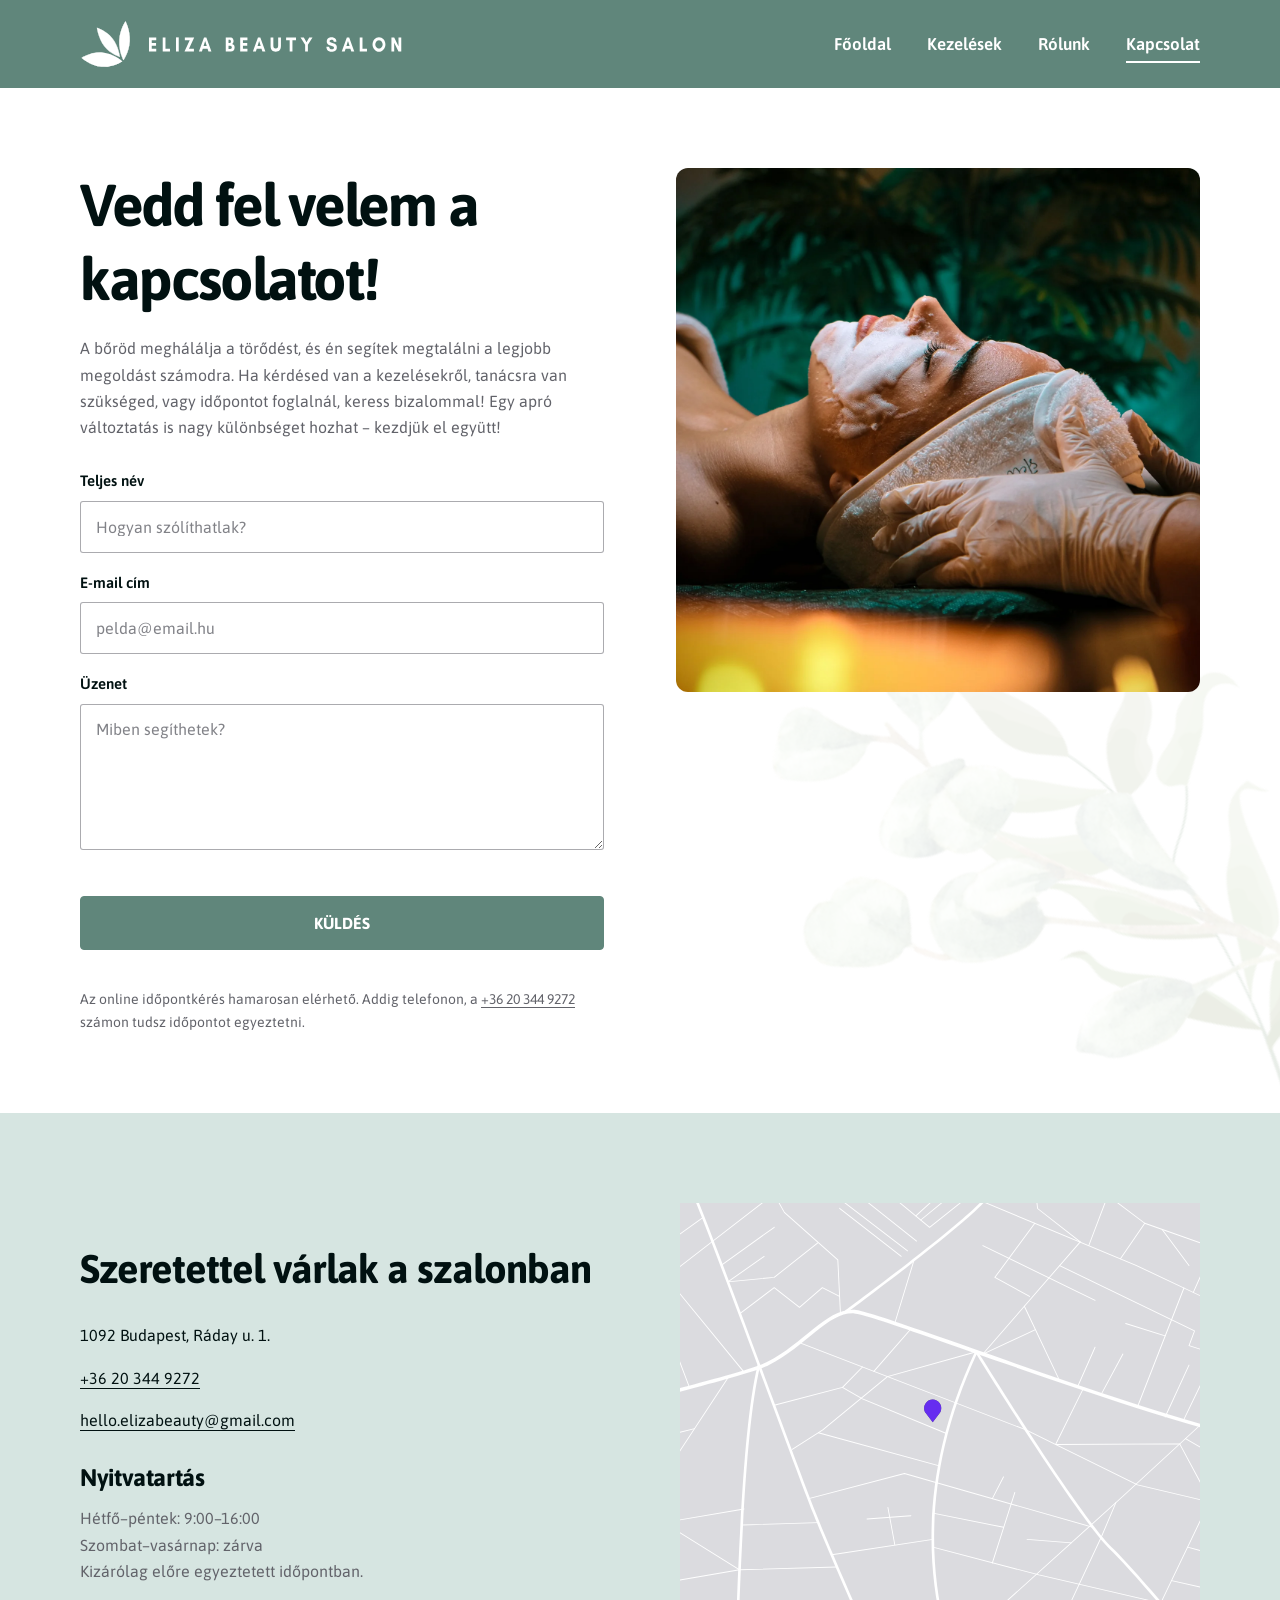
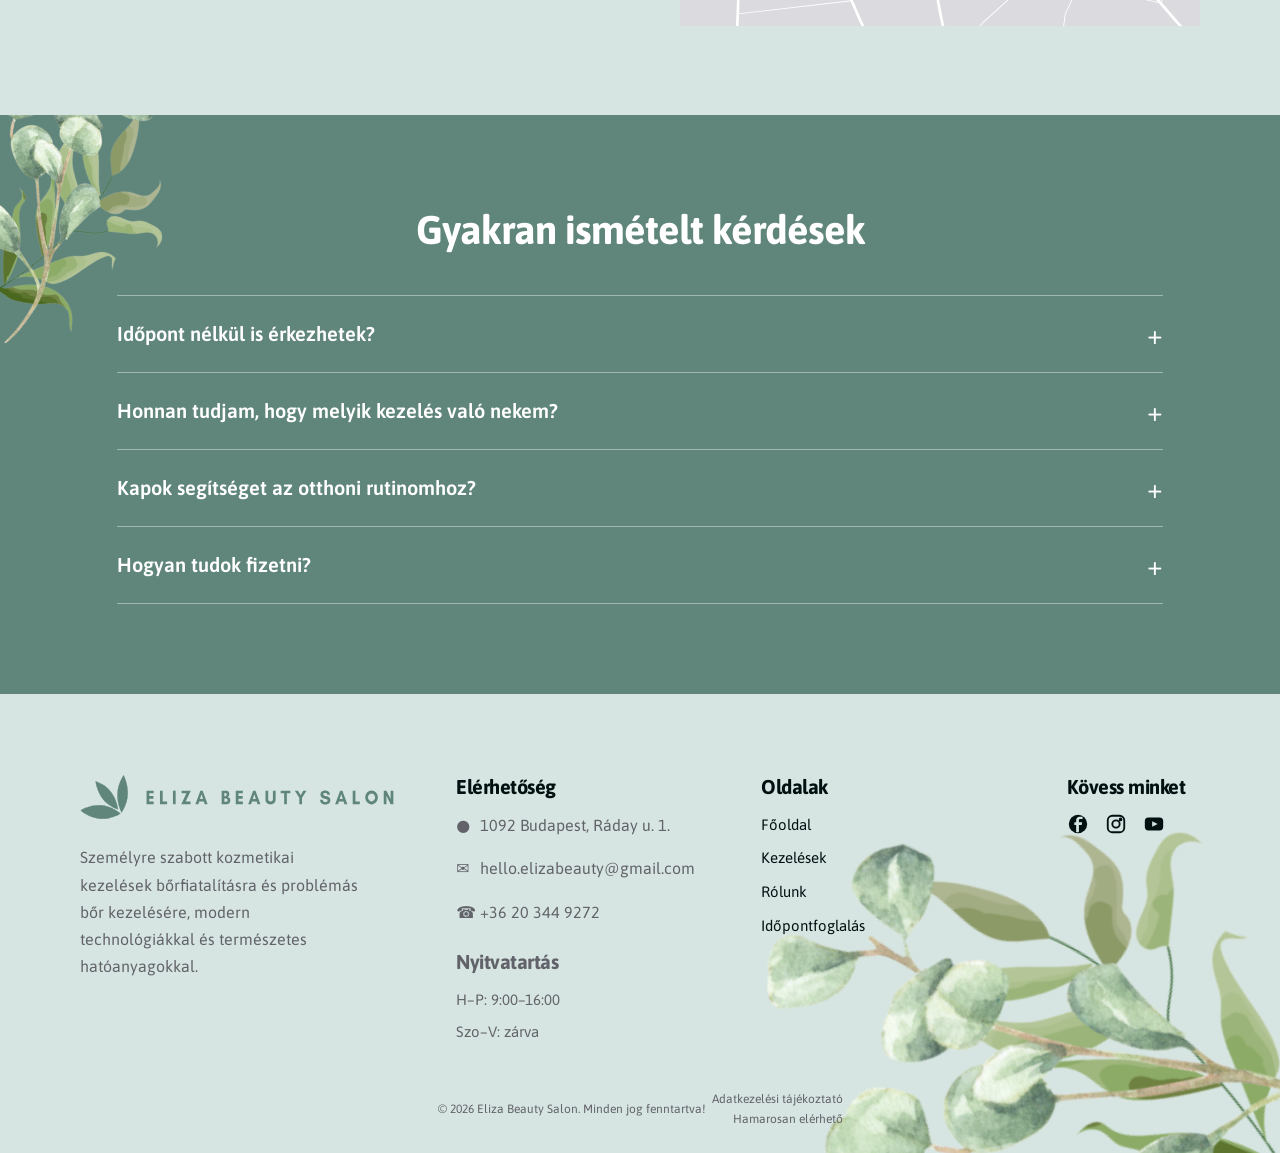
==== commit bb4245ec: "Kapcsolat oldal novenydekoracioi a Figma minta alapjan" ====
--- a/kapcsolat.html
+++ b/kapcsolat.html
@@ -1,9 +1,9 @@
-<!doctype html>
-<html lang="hu"><head><meta charset="utf-8"><meta name="viewport" content="width=device-width,initial-scale=1"><title>Kapcsolat és időpontkérés | Eliza Beauty Salon</title><meta name="description" content="Kérj időpontot az Eliza Beauty Salonba. Elérhetőségek, nyitvatartás és kapcsolati űrlap: 1092 Budapest, Ráday utca 1."><meta name="theme-color" content="#60867B"><link rel="icon" href="logók/eliza beauty salon favikon 1.svg" type="image/svg+xml"><link rel="preconnect" href="https://fonts.googleapis.com"><link rel="preconnect" href="https://fonts.gstatic.com" crossorigin><link href="https://fonts.googleapis.com/css2?family=Asap:wght@400;600;700&display=swap" rel="stylesheet"><link rel="stylesheet" href="assets/site.css?v=20261103-2"><script src="assets/site.js?v=20261103-2" defer></script></head><body id="oldal-teteje" class="subpage"><a class="skip-link" href="#tartalom">Ugrás a tartalomhoz</a><header class="site-header"><div class="wrap header-inner"><a class="brand" href="index.html" aria-label="Eliza Beauty Salon, főoldal"><img src="logók/feher logo.svg" alt="Eliza Beauty Salon" width="328" height="48"></a><button class="menu-toggle" type="button" aria-expanded="false" aria-controls="fo-menu"><span>Menü</span><span class="menu-lines" aria-hidden="true"><i></i><i></i><i></i></span></button><nav class="main-nav" id="fo-menu" aria-label="Fő navigáció"><a href="index.html">Főoldal</a><a href="kezelesek.html">Kezelések</a><a href="rolunk.html">Rólunk</a><a href="kapcsolat.html" aria-current="page">Kapcsolat</a></nav></div></header><main id="tartalom"><section class="contact-page-intro" id="kapcsolat"><div class="wrap content-split"><div class="copy"><h1>Vedd fel velem a kapcsolatot!</h1><p>A bőröd meghálálja a törődést, és én segítek megtalálni a legjobb megoldást számodra. Ha kérdésed van a kezelésekről, tanácsra van szükséged, vagy időpontot foglalnál, keress bizalommal! Egy apró változtatás is nagy különbséget hozhat – kezdjük el együtt!</p><form class="form-grid" aria-label="Időpontkérés" aria-describedby="contact-status" onsubmit="return false">
-<div class="field"><label for="contact-name">Teljes név</label><input id="contact-name" type="text" autocomplete="name" placeholder="Hogyan szólíthatlak?"></div><div class="field"><label for="contact-email">E-mail cím</label><input id="contact-email" type="email" autocomplete="email" placeholder="pelda@email.hu"></div><div class="field"><label for="contact-message">Üzenet</label><textarea id="contact-message" rows="5" placeholder="Miben segíthetek?"></textarea></div><button class="button" type="button" disabled>Küldés</button><p class="unavailable-note" id="contact-status">Az online időpontkérés hamarosan elérhető. Addig telefonon, a <a href="tel:+36203449272">+36 20 344 9272</a> számon tudsz időpontot egyeztetni.</p>
-</form></div><img src="képek/web/kapcsolat-hero.webp" alt="Személyes törődés és nyugodt kozmetikai környezet" width="933" height="1400" class="contact-page-photo" fetchpriority="high"></div></section><section class="section light-section contact-details" id="elerhetoseg"><div class="wrap contact-details-grid"><div><h2>Szeretettel várlak a szalonban</h2><address><span>1092 Budapest, Ráday u. 1.</span><a href="tel:+36203449272">+36 20 344 9272</a><a href="mailto:hello.elizabeauty@gmail.com">hello.elizabeauty@gmail.com</a></address><h3>Nyitvatartás</h3><p>Hétfő–péntek: 9:00–16:00<br>Szombat–vasárnap: zárva</p><p>Kizárólag előre egyeztetett időpontban.</p></div><a class="contact-details-map" href="https://www.google.com/maps/search/?api=1&amp;query=1092+Budapest+Raday+utca+1" target="_blank" rel="noopener" aria-label="A szalon címe a Google Térképen"><img src="képek/kapcsolat/terkep-figma.svg" alt="A Figma-terv térképillusztrációja a szalon helyjelölőjével" width="590" height="667" loading="lazy"></a></div></section><section class="section faq" aria-labelledby="faq-title"><img class="botanical faq-botanical" src="képek/web/figma-leveldekoracio.webp" width="452" height="553" alt="" aria-hidden="true" loading="lazy"><div class="wrap faq-grid"><div class="faq-intro"><h2 id="faq-title">Gyakran ismételt kérdések</h2></div><div class="faq-list">
-<details><summary>Időpont nélkül is érkezhetek?</summary><p>Nem, a kozmetikámban kizárólag időpontra fogadok vendégeket.</p></details>
-<details><summary>Honnan tudjam, hogy melyik kezelés való nekem?</summary><p>Az első találkozás alkalmával a kezelés előtt diagnosztizálom a bőrödet, és felvázolom a kezelési tervet.</p></details>
-<details><summary>Kapok segítséget az otthoni rutinomhoz?</summary><p>Igen, természetesen! Az első alkalmat követően elmondom, hogy mire figyelj a mindennapokban, milyen termékeket használj, hogy a bőröd a lehető legjobb törődést kapja.</p></details>
-<details><summary>Hogyan tudok fizetni?</summary><p>Bankkártyával és készpénzzel is fizethetsz a szalonban.</p></details>
-</div></div></section></main><footer class="site-footer"><img class="botanical footer-botanical" src="képek/web/figma-leveldekoracio.webp" width="452" height="553" alt="" aria-hidden="true" loading="lazy"><div class="wrap"><div class="footer-grid"><div class="footer-brand"><a href="#oldal-teteje" aria-label="Eliza Beauty Salon, vissza az oldal tetejére"><img src="logók/zold logo.svg" alt="Eliza Beauty Salon" width="319" height="47" loading="lazy"></a><p>Személyre szabott kozmetikai kezelések bőrfiatalításra és problémás bőr kezelésére, modern technológiákkal és természetes hatóanyagokkal.</p></div><div><h2 class="footer-heading">Elérhetőség</h2><address class="footer-address"><span><span aria-hidden="true">●</span> 1092 Budapest, Ráday u. 1.</span><a href="mailto:hello.elizabeauty@gmail.com"><span aria-hidden="true">✉</span> hello.elizabeauty@gmail.com</a><a href="tel:+36203449272"><span aria-hidden="true">☎</span> +36 20 344 9272</a></address><div class="footer-hours"><h2 class="footer-heading">Nyitvatartás</h2><p>H–P: 9:00–16:00</p><p>Szo–V: zárva</p><small>Kizárólag előre egyeztetett időpontban.</small></div></div><nav aria-label="Lábléc navigáció"><h2 class="footer-heading">Oldalak</h2><div class="footer-links"><a href="index.html">Főoldal</a><a href="kezelesek.html">Kezelések</a><a href="rolunk.html">Rólunk</a><a href="kapcsolat.html" aria-current="page">Időpontfoglalás</a></div></nav><div class="footer-social"><h2 class="footer-heading">Kövess minket</h2><div class="social-icons" aria-label="Közösségi felületek, profilhivatkozások még nincsenek megadva"><span title="Facebook"><svg viewBox="0 0 24 24" role="img" aria-label="Facebook"><circle cx="12" cy="12" r="10" fill="currentColor"/><path d="M13 21v-8h3l.5-3H13V8c0-1 .5-1.5 1.5-1.5H17V4h-3c-3 0-4 2-4 4v2H8v3h2v8" fill="#D6E5E1"/></svg></span><span title="Instagram"><svg viewBox="0 0 24 24" fill="none" stroke="currentColor" stroke-width="2" role="img" aria-label="Instagram"><rect x="3" y="3" width="18" height="18" rx="5"/><circle cx="12" cy="12" r="4"/><circle cx="17" cy="7" r="1"/></svg></span><span title="YouTube"><svg viewBox="0 0 24 24" role="img" aria-label="YouTube"><rect x="2" y="5" width="20" height="14" rx="4" fill="currentColor"/><path d="m10 9 6 3-6 3z" fill="#D6E5E1"/></svg></span></div></div></div><div class="footer-bottom"><p>© 2026 Eliza Beauty Salon. Minden jog fenntartva!</p><div class="bottom-right"><span class="privacy-note">Adatkezelési tájékoztató<small>Hamarosan elérhető</small></span><a class="to-top" href="#oldal-teteje" aria-label="Vissza az oldal tetejére">↑</a></div></div></div></footer></body></html>
+<!doctype html>
+<html lang="hu"><head><meta charset="utf-8"><meta name="viewport" content="width=device-width,initial-scale=1"><title>Kapcsolat és időpontkérés | Eliza Beauty Salon</title><meta name="description" content="Kérj időpontot az Eliza Beauty Salonba. Elérhetőségek, nyitvatartás és kapcsolati űrlap: 1092 Budapest, Ráday utca 1."><meta name="theme-color" content="#60867B"><link rel="icon" href="logók/eliza beauty salon favikon 1.svg" type="image/svg+xml"><link rel="preconnect" href="https://fonts.googleapis.com"><link rel="preconnect" href="https://fonts.gstatic.com" crossorigin><link href="https://fonts.googleapis.com/css2?family=Asap:wght@400;600;700&display=swap" rel="stylesheet"><link rel="stylesheet" href="assets/site.css?v=20261103-6"><script src="assets/site.js?v=20261103-2" defer></script></head><body id="oldal-teteje" class="subpage"><a class="skip-link" href="#tartalom">Ugrás a tartalomhoz</a><header class="site-header"><div class="wrap header-inner"><a class="brand" href="index.html" aria-label="Eliza Beauty Salon, főoldal"><img src="logók/feher logo.svg" alt="Eliza Beauty Salon" width="328" height="48"></a><button class="menu-toggle" type="button" aria-expanded="false" aria-controls="fo-menu"><span>Menü</span><span class="menu-lines" aria-hidden="true"><i></i><i></i><i></i></span></button><nav class="main-nav" id="fo-menu" aria-label="Fő navigáció"><a href="index.html">Főoldal</a><a href="kezelesek.html">Kezelések</a><a href="rolunk.html">Rólunk</a><a href="kapcsolat.html" aria-current="page">Kapcsolat</a></nav></div></header><main id="tartalom"><section class="contact-page-intro" id="kapcsolat"><img class="botanical contact-hero-botanical" src="képek/web/figma-leveldekoracio.webp" width="452" height="553" alt="" aria-hidden="true"><img class="botanical contact-photo-botanical" src="képek/web/figma-leveldekoracio.webp" width="452" height="553" alt="" aria-hidden="true"><div class="wrap content-split"><div class="copy"><h1>Vedd fel velem a kapcsolatot!</h1><p>A bőröd meghálálja a törődést, és én segítek megtalálni a legjobb megoldást számodra. Ha kérdésed van a kezelésekről, tanácsra van szükséged, vagy időpontot foglalnál, keress bizalommal! Egy apró változtatás is nagy különbséget hozhat – kezdjük el együtt!</p><form class="form-grid" aria-label="Időpontkérés" aria-describedby="contact-status" onsubmit="return false">
+<div class="field"><label for="contact-name">Teljes név</label><input id="contact-name" type="text" autocomplete="name" placeholder="Hogyan szólíthatlak?"></div><div class="field"><label for="contact-email">E-mail cím</label><input id="contact-email" type="email" autocomplete="email" placeholder="pelda@email.hu"></div><div class="field"><label for="contact-message">Üzenet</label><textarea id="contact-message" rows="5" placeholder="Miben segíthetek?"></textarea></div><button class="button" type="button" disabled>Küldés</button><p class="unavailable-note" id="contact-status">Az online időpontkérés hamarosan elérhető. Addig telefonon, a <a href="tel:+36203449272">+36 20 344 9272</a> számon tudsz időpontot egyeztetni.</p>
+</form></div><img src="képek/web/kapcsolat-hero.webp" alt="Személyes törődés és nyugodt kozmetikai környezet" width="933" height="1400" class="contact-page-photo" fetchpriority="high"></div></section><section class="section light-section contact-details" id="elerhetoseg"><div class="wrap contact-details-grid"><div><h2>Szeretettel várlak a szalonban</h2><address><span>1092 Budapest, Ráday u. 1.</span><a href="tel:+36203449272">+36 20 344 9272</a><a href="mailto:hello.elizabeauty@gmail.com">hello.elizabeauty@gmail.com</a></address><h3>Nyitvatartás</h3><p>Hétfő–péntek: 9:00–16:00<br>Szombat–vasárnap: zárva</p><p>Kizárólag előre egyeztetett időpontban.</p></div><a class="contact-details-map" href="https://www.google.com/maps/search/?api=1&amp;query=1092+Budapest+Raday+utca+1" target="_blank" rel="noopener" aria-label="A szalon címe a Google Térképen"><img src="képek/kapcsolat/terkep-figma.svg" alt="A Figma-terv térképillusztrációja a szalon helyjelölőjével" width="590" height="667" loading="lazy"></a></div></section><section class="section faq" aria-labelledby="faq-title"><img class="botanical faq-botanical" src="képek/web/figma-leveldekoracio.webp" width="452" height="553" alt="" aria-hidden="true" loading="lazy"><div class="wrap faq-grid"><div class="faq-intro"><h2 id="faq-title">Gyakran ismételt kérdések</h2></div><div class="faq-list">
+<details><summary>Időpont nélkül is érkezhetek?</summary><p>Nem, a kozmetikámban kizárólag időpontra fogadok vendégeket.</p></details>
+<details><summary>Honnan tudjam, hogy melyik kezelés való nekem?</summary><p>Az első találkozás alkalmával a kezelés előtt diagnosztizálom a bőrödet, és felvázolom a kezelési tervet.</p></details>
+<details><summary>Kapok segítséget az otthoni rutinomhoz?</summary><p>Igen, természetesen! Az első alkalmat követően elmondom, hogy mire figyelj a mindennapokban, milyen termékeket használj, hogy a bőröd a lehető legjobb törődést kapja.</p></details>
+<details><summary>Hogyan tudok fizetni?</summary><p>Bankkártyával és készpénzzel is fizethetsz a szalonban.</p></details>
+</div></div></section></main><footer class="site-footer"><img class="botanical footer-botanical" src="képek/web/figma-leveldekoracio.webp" width="452" height="553" alt="" aria-hidden="true" loading="lazy"><div class="wrap"><div class="footer-grid"><div class="footer-brand"><a href="#oldal-teteje" aria-label="Eliza Beauty Salon, vissza az oldal tetejére"><img src="logók/zold logo.svg" alt="Eliza Beauty Salon" width="319" height="47" loading="lazy"></a><p>Személyre szabott kozmetikai kezelések bőrfiatalításra és problémás bőr kezelésére, modern technológiákkal és természetes hatóanyagokkal.</p></div><div><h2 class="footer-heading">Elérhetőség</h2><address class="footer-address"><span><span aria-hidden="true">●</span> 1092 Budapest, Ráday u. 1.</span><a href="mailto:hello.elizabeauty@gmail.com"><span aria-hidden="true">✉</span> hello.elizabeauty@gmail.com</a><a href="tel:+36203449272"><span aria-hidden="true">☎</span> +36 20 344 9272</a></address><div class="footer-hours"><h2 class="footer-heading">Nyitvatartás</h2><p>H–P: 9:00–16:00</p><p>Szo–V: zárva</p><small>Kizárólag előre egyeztetett időpontban.</small></div></div><nav aria-label="Lábléc navigáció"><h2 class="footer-heading">Oldalak</h2><div class="footer-links"><a href="index.html">Főoldal</a><a href="kezelesek.html">Kezelések</a><a href="rolunk.html">Rólunk</a><a href="kapcsolat.html" aria-current="page">Időpontfoglalás</a></div></nav><div class="footer-social"><h2 class="footer-heading">Kövess minket</h2><div class="social-icons" aria-label="Közösségi felületek, profilhivatkozások még nincsenek megadva"><span title="Facebook"><svg viewBox="0 0 24 24" role="img" aria-label="Facebook"><circle cx="12" cy="12" r="10" fill="currentColor"/><path d="M13 21v-8h3l.5-3H13V8c0-1 .5-1.5 1.5-1.5H17V4h-3c-3 0-4 2-4 4v2H8v3h2v8" fill="#D6E5E1"/></svg></span><span title="Instagram"><svg viewBox="0 0 24 24" fill="none" stroke="currentColor" stroke-width="2" role="img" aria-label="Instagram"><rect x="3" y="3" width="18" height="18" rx="5"/><circle cx="12" cy="12" r="4"/><circle cx="17" cy="7" r="1"/></svg></span><span title="YouTube"><svg viewBox="0 0 24 24" role="img" aria-label="YouTube"><rect x="2" y="5" width="20" height="14" rx="4" fill="currentColor"/><path d="m10 9 6 3-6 3z" fill="#D6E5E1"/></svg></span></div></div></div><div class="footer-bottom"><p>© 2026 Eliza Beauty Salon. Minden jog fenntartva!</p><div class="bottom-right"><span class="privacy-note">Adatkezelési tájékoztató<small>Hamarosan elérhető</small></span><a class="to-top" href="#oldal-teteje" aria-label="Vissza az oldal tetejére">↑</a></div></div></div></footer></body></html>
--- a/assets/site.css
+++ b/assets/site.css
@@ -1,31 +1,83 @@
-
-:root{--color-brand-primary:#60867B;--color-brand-secondary:#D6E5E1;--color-brand-accent:#60867B;--color-brand-bg:#FFFFFF;--color-brand-surface:#D6E5E1;--color-brand-text:#011111;--color-brand-muted:#62636A;--font-heading:'Asap',system-ui,sans-serif;--font-body:'Asap',system-ui,sans-serif;--space:clamp(64px,7vw,104px)}
-*{box-sizing:border-box}html{scroll-behavior:smooth;scroll-padding-top:110px}body{margin:0;background:var(--color-brand-bg);color:var(--color-brand-text);font:400 16px/1.65 var(--font-body)}h1,h2,h3,h4,p,figure,blockquote{margin:0}html body h1,html body h2,html body h3,html body h4{font-family:var(--font-heading);font-weight:700;line-height:1.25}html body h1{font-size:clamp(38px,4.6vw,60px);letter-spacing:-.035em}html body h2{font-size:clamp(30px,3.2vw,40px);letter-spacing:-.025em}html body h3{font-size:24px;letter-spacing:-.015em}p{color:var(--color-brand-muted)}img{display:block;max-width:100%;height:auto}a{color:inherit;text-decoration:none}button,input,textarea{font:inherit}button,a,input,textarea,summary{-webkit-tap-highlight-color:transparent}button{cursor:pointer}a:focus-visible,button:focus-visible,input:focus-visible,textarea:focus-visible,summary:focus-visible{outline:3px solid var(--color-brand-text);outline-offset:5px}::selection{background:var(--color-brand-secondary);color:var(--color-brand-text)}.wrap{width:min(1200px,calc(100% - 64px));margin-inline:auto}.section{padding-block:var(--space)}.section-head{max-width:760px;margin:0 auto 52px;text-align:center}.section-head p{margin-top:20px}.kicker{font-size:20px;font-weight:600;line-height:1.4;color:var(--color-brand-text);margin-bottom:16px}.button{min-height:54px;display:inline-flex;justify-content:center;align-items:center;padding:15px 26px;border:1px solid var(--color-brand-primary);border-radius:4px;background:var(--color-brand-primary);color:var(--color-brand-text);font-weight:700;font-size:16px;line-height:1.4;text-align:center;text-transform:uppercase;transition:background .22s ease,border-color .22s ease,transform .22s ease}.button:hover{background:var(--color-brand-secondary);border-color:var(--color-brand-text);transform:translateY(-2px)}.button-light{background:white;border-color:white}.button-outline{background:transparent}.text-link{text-decoration:underline;text-underline-offset:5px;font-weight:600}.skip-link{position:fixed;left:16px;top:-100px;background:white;padding:12px 20px;z-index:30}.skip-link:focus{top:16px}.site-header{background:var(--color-brand-primary);position:sticky;top:0;z-index:20;transition:box-shadow .25s}.site-header.scrolled{box-shadow:0 4px 18px #01111115}.header-inner{display:flex;align-items:center;justify-content:space-between;min-height:100px;gap:32px}.brand{background:white;padding:12px 22px;align-self:stretch;display:flex;align-items:center;width:195px;flex-shrink:0}.brand img{width:100%;height:70px;object-fit:contain}.main-nav{display:flex;align-items:center;gap:36px}.main-nav a{font-size:17px;font-weight:600;padding:10px 0;position:relative}.main-nav a::after{content:'';position:absolute;left:0;right:100%;bottom:5px;height:2px;background:var(--color-brand-text);transition:right .25s ease}.main-nav a:hover::after,.main-nav a[aria-current]::after{right:0}.menu-toggle{display:none;border:1px solid #01111166;background:none;border-radius:4px;align-items:center;gap:10px;padding:9px 13px;font-weight:600}.menu-lines{width:19px;display:grid;gap:4px}.menu-lines i{display:block;height:2px;background:currentColor}.hero{position:relative;overflow:hidden;padding:72px 0 82px}.hero-grid{display:grid;grid-template-columns:1.06fr 1fr;align-items:center;gap:64px;position:relative}.hero-copy{position:relative;z-index:2;animation:hero-in .7s ease-out both}.hero-copy>p:not(.kicker){margin:24px 0 30px;max-width:540px}.hero .kicker{color:var(--color-brand-muted)}.hero-photo{position:relative;aspect-ratio:.94;animation:photo-in .85s ease-out both}.hero-photo>.portrait{width:100%;height:100%;object-fit:cover;object-position:right center;border-radius:150px 4px 4px 4px}.hero-leaf{position:absolute;width:220px;right:-65px;bottom:-45px;pointer-events:none}.hero-footnote{display:flex;gap:10px;align-items:center;font-size:14px;margin-top:24px;color:var(--color-brand-muted)}.hero-footnote::before{content:'';width:22px;height:1px;background:var(--color-brand-primary)}.reviews{background:var(--color-brand-primary);position:relative;overflow:hidden}.reviews .section-head{max-width:850px}.reviews .section-head .kicker{font-size:18px}.reviews h2{color:white}.reviews-grid{display:grid;grid-template-columns:1fr 1fr;gap:28px;position:relative;z-index:1}.review{padding:34px 36px;background:#fff;border-radius:4px;display:flex;flex-direction:column;gap:25px}.review blockquote{color:var(--color-brand-muted);line-height:1.8}.review-person{display:flex;align-items:center;gap:16px;margin-top:auto}.review-person img{height:56px;width:56px;object-fit:cover;border-radius:50%}.review-person figcaption{font-weight:700;font-size:20px}.quote-mark{font-size:54px;line-height:.7;color:var(--color-brand-primary);font-weight:700;letter-spacing:-7px}.reviews-leaf{position:absolute;right:-140px;bottom:-80px;width:360px;opacity:.22;pointer-events:none}.benefit-grid{display:grid;grid-template-columns:repeat(4,1fr);gap:32px}.benefit-icon{width:76px;height:76px;object-fit:contain;margin-bottom:24px}.benefit h3{font-size:23px;line-height:1.3;margin-bottom:14px}.benefit p{line-height:1.7}.about{background:var(--color-brand-secondary);position:relative;overflow:hidden}.about-grid{display:grid;grid-template-columns:.88fr 1.12fr;gap:82px;align-items:center;position:relative;z-index:1}.about-photo{position:relative;max-width:470px}.about-photo>img{width:100%;height:535px;object-fit:cover;object-position:center;border-radius:4px 130px 4px 4px}.portrait-caption{background:white;position:absolute;bottom:28px;left:28px;right:28px;padding:15px 20px;border-left:3px solid var(--color-brand-primary)}.portrait-caption strong{display:block;font-size:22px}.portrait-caption span{font-size:14px;color:var(--color-brand-muted)}.about-copy>p{margin-top:22px}.stats{display:grid;grid-template-columns:repeat(3,1fr);gap:18px;margin-top:32px;padding:26px 0;border-top:1px solid #60867B55;border-bottom:1px solid #60867B55}.stat strong{display:block;font-size:36px;font-weight:700;line-height:1.2;color:var(--color-brand-text)}.stat span{font-size:14px;color:var(--color-brand-muted)}.about-copy .button{margin-top:30px}.about-leaf{position:absolute;left:-110px;bottom:-110px;width:280px;opacity:.2;pointer-events:none}.process-grid{display:grid;grid-template-columns:repeat(4,1fr);gap:28px}.process-photo{position:relative;margin-bottom:28px}.process-photo>img{width:100%;aspect-ratio:1.2;object-fit:cover;border-radius:4px}.step-number{position:absolute;left:16px;bottom:-17px;width:44px;height:44px;display:grid;place-items:center;border-radius:50%;background:var(--color-brand-secondary);border:5px solid white;color:var(--color-brand-text);font-size:18px;font-weight:700}.process-step h3{font-size:23px;line-height:1.3;margin:0 0 14px}.process-step p{font-size:15px;line-height:1.75}.invitation{background:var(--color-brand-primary);position:relative;overflow:hidden;text-align:center;padding-block:80px}.invitation-content{position:relative;z-index:1;max-width:760px;margin:auto}.invitation h2{color:white}.invitation p{color:var(--color-brand-text);margin-top:22px}.invitation .button{margin-top:30px}.invitation-leaf{position:absolute;left:-75px;bottom:-80px;width:290px;opacity:.32;transform:rotate(20deg);pointer-events:none}.faq-grid{display:grid;grid-template-columns:.8fr 1.2fr;gap:80px;align-items:start}.faq-intro>p{margin-top:22px}.faq-intro .text-link{display:inline-block;margin-top:22px}.faq-list{border-top:1px solid #60867B60}details{border-bottom:1px solid #60867B60}summary{list-style:none;display:flex;gap:24px;align-items:center;justify-content:space-between;padding:24px 0;font-weight:600;font-size:20px;line-height:1.4;cursor:pointer}summary::-webkit-details-marker{display:none}summary::after{content:'+';font-size:28px;font-weight:400;flex-shrink:0;line-height:1;color:var(--color-brand-text)}details[open] summary::after{content:'−'}details>p{padding:0 36px 24px 0}details[open]>p{animation:answer-in .22s ease}.newsletter{background:var(--color-brand-secondary)}.newsletter-grid{display:grid;grid-template-columns:.95fr 1.05fr;gap:80px;align-items:center}.newsletter-art{position:relative}.newsletter-art>img{width:100%;height:590px;object-fit:cover;object-position:center;border-radius:4px 4px 130px 4px}.newsletter-copy>p{margin-top:20px}.form-grid{display:grid;gap:18px;margin-top:26px}.field label{display:block;color:var(--color-brand-text);font-size:15px;font-weight:600;margin-bottom:7px}.field input,.field textarea{display:block;width:100%;min-height:52px;background:white;color:var(--color-brand-text);border:1px solid #62636A88;border-radius:3px;padding:12px 15px;line-height:1.5}.field input::placeholder,.field textarea::placeholder{color:var(--color-brand-muted);opacity:.8}.field textarea{min-height:136px;resize:vertical}.checkbox-line{display:flex;align-items:flex-start;gap:10px;color:var(--color-brand-muted);font-size:14px;line-height:1.55}.checkbox-line input{width:17px;height:17px;margin-top:3px;flex-shrink:0;accent-color:var(--color-brand-primary)}.unavailable-note{font-size:14px;line-height:1.6;color:var(--color-brand-muted)}.unavailable-note a{text-decoration:underline;text-underline-offset:3px}.button:disabled{cursor:not-allowed;background:#D6E5E1;border-color:#60867B88;color:#62636A;transform:none}.newsletter .button:disabled{background:#ffffff88;border-color:#62636A66}.contact-grid{display:grid;grid-template-columns:1fr 1fr;gap:100px;align-items:start}.contact-copy>p{margin-top:22px}.contact-methods{margin-top:30px;display:grid;gap:20px}.contact-method{display:flex;align-items:center;gap:16px}.contact-method svg{width:24px;height:24px;stroke:var(--color-brand-primary);fill:none;stroke-width:1.5;flex-shrink:0}.contact-method a{font-size:19px;font-weight:600;overflow-wrap:anywhere}.contact-method small{display:block;color:var(--color-brand-muted);font-size:14px}.contact form{margin:0}.contact-decoration{width:95px;max-height:115px;object-fit:contain;margin:30px 0 0 22px;opacity:.75}.site-footer{background:var(--color-brand-secondary);padding-top:64px}.footer-grid{display:grid;grid-template-columns:1.3fr 1fr .7fr 1fr;gap:45px;padding-bottom:45px}.footer-brand img{width:190px;max-height:105px;object-fit:contain;object-position:left center;margin-bottom:22px}.footer-brand p{font-size:14px;max-width:280px}.footer-heading{font-size:19px;font-weight:700;margin-bottom:20px}.footer-links{display:grid;gap:9px;font-size:15px}.footer-links a:hover{text-decoration:underline;text-underline-offset:4px}.footer-address{font-style:normal;color:var(--color-brand-muted);font-size:15px}.footer-address a{display:block;margin-top:10px;overflow-wrap:anywhere}.footer-hours{font-size:15px;color:var(--color-brand-muted)}.footer-hours p+p{margin-top:7px}.footer-hours small{display:block;font-size:13px;margin-top:13px;line-height:1.6}.footer-bottom{border-top:1px solid #60867B55;padding:23px 0;display:flex;justify-content:space-between;align-items:center;gap:24px;font-size:13px;color:var(--color-brand-muted)}.privacy-note{cursor:default;text-align:right}.privacy-note small{display:block;font-size:12px}.to-top{width:38px;height:38px;border:1px solid #60867B88;border-radius:50%;display:grid;place-items:center;flex-shrink:0;color:var(--color-brand-text);font-size:20px}.bottom-right{display:flex;align-items:center;gap:24px}@keyframes hero-in{from{opacity:0;transform:translateY(16px)}to{opacity:1;transform:translateY(0)}}@keyframes photo-in{from{opacity:0;clip-path:inset(0 0 6% 0)}to{opacity:1;clip-path:inset(0 -100% -100% 0)}}@keyframes answer-in{from{opacity:0}to{opacity:1}}
-@media(min-width:1500px){.hero{padding-block:90px}.hero-photo{aspect-ratio:.96}}
-@media(max-width:1050px){.main-nav{gap:24px}.hero-grid{gap:38px}.hero-photo{aspect-ratio:.8}.benefit-grid{grid-template-columns:repeat(2,1fr);gap:40px}.benefit{display:grid;grid-template-columns:72px 1fr;column-gap:20px}.benefit-icon{grid-row:span 2}.benefit h3{margin-top:8px}.about-grid,.newsletter-grid{gap:46px}.about-photo>img{height:520px}.stats{gap:8px}.stat strong{font-size:30px}.process-grid{grid-template-columns:repeat(2,1fr);gap:42px 30px}.process-photo>img{aspect-ratio:1.7}.faq-grid{gap:45px}.contact-grid{gap:55px}.footer-grid{grid-template-columns:1.3fr 1fr;gap:35px 60px}}
-@media(max-width:760px){html{scroll-padding-top:98px}.wrap{width:calc(100% - 40px)}.header-inner{min-height:84px;gap:16px}.brand{width:157px;padding:10px 16px}.brand img{height:64px}.menu-toggle{display:flex}.main-nav{position:absolute;top:100%;left:0;right:0;background:var(--color-brand-secondary);display:none;padding:16px 20px 24px;box-shadow:0 8px 12px #0111110a}.main-nav.open{display:grid;gap:2px}.main-nav a{padding:13px 10px;border-bottom:1px solid #60867B44}.main-nav a::after{display:none}.hero{padding:44px 0 64px}.hero-grid{grid-template-columns:1fr;gap:35px}.hero-copy{max-width:580px}.hero .kicker{font-size:18px;margin-bottom:14px}.hero-copy>p:not(.kicker){margin:20px 0 24px}.hero-photo{width:100%;aspect-ratio:1.16;max-height:470px}.hero-photo>.portrait{border-radius:95px 4px 4px 4px;object-position:right center}.hero-leaf{width:155px;right:-23px;bottom:-35px}.hero-footnote{margin-top:18px}.section-head{margin-bottom:35px}.reviews-grid{grid-template-columns:1fr;gap:20px}.review{padding:27px}.reviews .section-head .kicker{font-size:16px}.reviews h2{font-size:32px}.benefit-grid{grid-template-columns:1fr;gap:33px}.benefit{grid-template-columns:64px 1fr;column-gap:18px}.benefit-icon{width:64px;height:64px}.benefit h3{font-size:22px;margin-top:4px;margin-bottom:10px}.benefit p{grid-column:2}.about-grid{grid-template-columns:1fr;gap:38px}.about-photo{width:100%;max-width:500px;margin:auto}.about-photo>img{height:auto;aspect-ratio:1;object-position:center 40%}.portrait-caption{left:20px;right:20px;bottom:20px;padding:12px 18px}.about-copy>p{margin-top:20px}.stats{margin-top:26px;padding-block:22px;gap:12px}.stat strong{font-size:32px}.stat span{font-size:13px}.process-grid{gap:34px 20px}.process-photo>img{aspect-ratio:1.2}.process-step h3{font-size:21px}.process-step p{font-size:15px}.invitation{padding-block:64px}.invitation-leaf{opacity:.13}.faq-grid{grid-template-columns:1fr;gap:34px}.faq-intro .text-link{margin-top:15px}summary{font-size:19px;padding:21px 0}.newsletter-grid{grid-template-columns:1fr;gap:36px}.newsletter-art>img{height:360px;border-radius:4px 4px 90px 4px;object-position:center 45%}.contact-grid{grid-template-columns:1fr;gap:36px}.contact-decoration{display:none}.contact-methods{gap:16px}.footer-grid{gap:34px 25px;grid-template-columns:1fr 1fr}.footer-brand{grid-column:1/-1;display:grid;grid-template-columns:160px 1fr;gap:25px;align-items:center}.footer-brand img{width:160px;margin:0}.footer-brand p{max-width:none}.footer-bottom{align-items:flex-start;gap:20px}.bottom-right{gap:14px}.privacy-note{max-width:155px}.footer-hours{grid-column:1/-1}.footer-hours small{max-width:250px}.site-footer{padding-top:48px}}
-@media(max-width:460px){.hero h1{max-width:340px;line-height:1.18}.hero .button{width:100%}.hero-photo{aspect-ratio:1.03}.hero-footnote{font-size:13px}.benefit{grid-template-columns:53px 1fr;column-gap:16px}.benefit-icon{width:53px;height:60px}.process-grid{grid-template-columns:1fr;gap:34px}.process-step{display:grid;grid-template-columns:95px 1fr;column-gap:18px}.process-photo{grid-row:1/3;margin:0}.process-photo>img{width:95px;height:110px;aspect-ratio:auto}.step-number{left:9px;bottom:auto;top:91px;width:35px;height:35px;font-size:14px;border-width:4px}.process-step h3{font-size:22px;margin-bottom:9px}.process-step p{grid-column:2}.footer-brand{display:block}.footer-brand img{width:175px;margin-bottom:20px}.footer-bottom{flex-direction:column}.bottom-right{width:100%;justify-content:space-between}.privacy-note{text-align:left;max-width:none}.stats{gap:8px}.stat strong{font-size:29px}.stat span{font-size:12px}.newsletter-art>img{height:300px}.contact-method a{font-size:17px}.button{padding-inline:20px}.about-copy .button{width:100%}}
-@media(prefers-reduced-motion:reduce){html{scroll-behavior:auto}*,*::before,*::after{animation:none!important;transition:none!important}}
-
-/* figma-user-revisions */
-body{overflow-x:clip}.wrap{width:min(1260px,87.5%)}.header-inner{min-height:88px}.brand{width:328px;max-width:40%;background:transparent;padding:0;align-self:auto}.brand img{height:auto;max-height:48px;width:100%}.main-nav,.main-nav a,.menu-toggle{color:white}.main-nav a:after{background:white}.menu-toggle{border-color:#ffffff88}.main-nav.open{background:#60867B}.button,.button-light,.button-outline,.button:disabled,.newsletter .button:disabled{background:#60867B;border-color:#60867B;color:#fff;opacity:1}.button:hover{background:#4b6a60;border-color:#4b6a60;color:white}.reviews,.reviews p,.reviews h2,.reviews .kicker,.reviews blockquote,.reviews figcaption{color:white}.hero{padding:clamp(80px,11.11vw,160px) 0}.hero-grid{gap:clamp(32px,5.55vw,80px);grid-template-columns:1fr 1fr}.hero-photo{aspect-ratio:1}.hero-photo>.portrait{object-position:center;width:100%;height:100%}.benefit{display:flex;flex-direction:column;align-items:center;text-align:center}.benefit-icon{margin:0 auto 24px}.benefit h3{margin-top:0}.about-photo>img{height:auto;aspect-ratio:1;object-fit:cover;object-position:center}.process-step{display:flex;flex-direction:column;background:#D6E5E1;padding:20px;border-radius:0;gap:0}.process-photo{margin:0 0 24px}.process-photo>img{width:100%;height:auto;aspect-ratio:257/238;object-fit:cover;border-radius:0}.process-step h3{margin:0 0 22px}.process-step p{font-size:16px;line-height:1.65}.invitation{background:#D6E5E1;padding:80px 0;text-align:left}.invitation-content{max-width:none;display:grid;grid-template-columns:minmax(0,835fr) minmax(210px,258fr);gap:20px 7%;align-items:center}.invitation h2{color:#011111}.invitation p{color:#62636A}.invitation .button{grid-column:2;grid-row:1/3;margin:0}.faq{background:#60867B;color:white}.faq-grid{display:block}.faq-intro{text-align:center;margin:0 auto 40px;max-width:none}.faq h2,.faq summary,.faq .faq-answer,.faq .faq-answer p,.faq details p{color:white}.faq-list{max-width:1046px;margin:auto}.faq details{border-color:#ffffff66}.faq summary:after{color:white}.contact-grid{grid-template-columns:1fr 1fr;gap:clamp(32px,5.55vw,80px);align-items:stretch}.contact-copy>.form-grid{margin-top:24px}.contact-map{display:block;min-height:540px;overflow:hidden;background:#f2f2f7}.contact-map img{width:100%;height:100%;object-fit:cover}.footer-grid{grid-template-columns:360fr 280fr 280fr 125fr;gap:5%}.footer-brand{display:block;grid-column:auto}.footer-brand img{width:319px;height:auto;margin-bottom:24px}.footer-brand p{font-size:16px}.footer-address{display:grid;gap:10px;overflow-wrap:anywhere}.footer-hours{margin-top:24px;grid-column:auto}.footer-bottom{justify-content:center;text-align:center;gap:24px;flex-wrap:wrap}.bottom-right{width:auto}.hero,.reviews,.about,.invitation,.faq,.contact,.site-footer{position:relative}.hero,.invitation,.faq,.contact,.site-footer{overflow:hidden}.reviews,.about{overflow:visible}.hero>.wrap,.reviews>.wrap,.about>.wrap,.invitation>.wrap,.faq>.wrap,.contact>.wrap,.site-footer>.wrap{position:relative;z-index:1}.figma-decor{position:absolute;left:0;top:0;width:100%;height:auto;overflow:visible;pointer-events:none;z-index:0;max-width:none}.figma-decor.bottom{top:auto;bottom:0}
-@media(max-width:1050px){.footer-grid{grid-template-columns:1.3fr 1fr 1fr;gap:30px}.footer-spacer{display:none}}
-@media(max-width:760px){.wrap{width:calc(100% - 40px)}.brand{width:220px;max-width:62%}.header-inner{gap:12px}.hero{padding:64px 0}.hero-grid{grid-template-columns:1fr}.hero-photo{aspect-ratio:1;max-height:none}.benefit{display:flex}.benefit p{grid-column:auto}.process-step{display:flex}.process-photo>img{width:100%;height:auto;aspect-ratio:257/238}.invitation{padding:64px 0}.invitation-content{display:block}.invitation .button{margin-top:28px}.contact-grid{grid-template-columns:1fr}.contact-map{min-height:0;aspect-ratio:590/500}.footer-grid{grid-template-columns:1fr 1fr}.footer-brand{grid-column:1/-1;display:block}.footer-brand img{width:280px}.footer-bottom{align-items:center}.bottom-right{justify-content:center}.faq-intro{margin-bottom:32px}}
-@media(max-width:460px){.brand{width:195px}.menu-toggle{padding:8px}.process-step{display:flex}.process-photo{margin-bottom:24px}.process-photo>img{width:100%;height:auto;aspect-ratio:257/238}.process-step p{grid-column:auto}.footer-grid{grid-template-columns:1fr}.footer-brand{grid-column:auto}.footer-hours{grid-column:auto}.footer-bottom{flex-direction:column}.bottom-right{width:auto}.privacy-note{text-align:center}}
-
-.reviews .review{background:#D6E5E1;color:#011111}.reviews .review blockquote,.reviews .review figcaption{color:#011111}.faq-list{border-top-color:#ffffff66}.faq .faq-icon{color:white}
-.process{position:relative;z-index:1;background:#fff}.process>.wrap,.benefits>.wrap{position:relative;z-index:1}.reviews{overflow:hidden}.about{overflow:hidden}
-.hero-photo>.portrait,.about-photo>img,.newsletter-art>img,.process-photo>img{border-radius:12px!important}.about-grid{grid-template-columns:1fr 1fr;gap:clamp(32px,5.55vw,80px)}.about-photo{width:100%;max-width:none;margin:auto}.about-photo>img{width:100%;height:auto;aspect-ratio:1;object-position:center}.botanical{position:absolute;pointer-events:none;z-index:0;max-width:none;height:auto}.reviews,.benefits,.about,.invitation,.faq,.site-footer{position:relative;overflow:hidden}.benefits>.wrap{position:relative;z-index:1}.reviews-botanical{width:420px;right:-65px;top:-155px;transform:rotate(-65deg)}.benefits-botanical{width:340px;left:-150px;top:-105px;transform:rotate(25deg)}.about-botanical{width:680px;right:-80px;bottom:-290px;transform:rotate(-30deg);opacity:.12}.invitation-botanical{width:660px;right:-75px;top:-205px;transform:rotate(-65deg);opacity:.12}.faq-botanical{width:330px;left:-155px;top:-125px;transform:rotate(25deg)}.footer-botanical{width:700px;right:-155px;bottom:-430px;transform:rotate(-65deg)}.site-footer{padding-top:80px;background:#D6E5E1}.footer-grid{grid-template-columns:360fr 280fr 280fr 150fr;gap:5%;padding-bottom:45px}.footer-brand img{width:319px;max-width:100%;margin:0 0 24px}.footer-brand p{font-size:16px;line-height:1.7}.footer-address{font-style:normal;font-size:16px;line-height:1.6;gap:8px}.footer-address span[aria-hidden]{display:inline-block;width:20px}.footer-hours{margin-top:24px}.footer-hours small{display:none}.footer-heading{font-size:20px!important;margin-bottom:14px}.social-icons{display:flex;gap:16px}.social-icons svg{width:22px;height:22px;display:block}.footer-bottom{border:0;padding:0 0 24px;gap:6px;font-size:12px}.footer-bottom p,.privacy-note{font-size:12px}.to-top{display:none}
-@media(max-width:1050px){.footer-grid{grid-template-columns:1.2fr 1fr;gap:36px}.footer-botanical{width:550px;right:-160px;bottom:-270px}}
-@media(max-width:760px){.about-grid{grid-template-columns:1fr}.about-photo{max-width:590px}.reviews-botanical{width:270px;right:-65px;top:-110px}.benefits-botanical{width:210px;left:-100px;top:-65px}.about-botanical{width:480px;bottom:-195px;right:-110px}.invitation-botanical{width:450px;right:-120px;top:-100px}.faq-botanical{width:210px;left:-110px;top:-70px}.footer-brand{grid-column:1/-1}.footer-botanical{width:460px;bottom:-220px;right:-145px}.footer-grid{padding-bottom:130px}}
-@media(max-width:460px){.footer-grid{grid-template-columns:1fr;gap:30px}.footer-brand{grid-column:auto}.footer-brand img{width:270px}.footer-bottom{align-items:center}.footer-social{padding-bottom:20px}}
-
-
-.subpage-hero .hero-photo{aspect-ratio:1}.subpage-hero .hero-photo img{width:100%;height:100%;object-fit:cover;object-position:center;border-radius:12px}.content-split{display:grid;grid-template-columns:1fr 1fr;gap:clamp(32px,5.55vw,80px);align-items:center}.content-split>img,.content-photo img{width:100%;height:auto;aspect-ratio:1;object-fit:cover;object-position:center;border-radius:12px}.copy p{margin-top:20px}.copy .kicker{margin-top:0}.copy .button{margin-top:28px}.light-section{background:#D6E5E1}.green-section{background:#60867B;color:white}.green-section p,.green-section h2,.green-section .kicker,.green-section li{color:white}.check-list{padding:0;list-style:none;display:grid;gap:16px;margin:24px 0}.check-list li{position:relative;padding-left:28px}.check-list li:before{content:'✓';position:absolute;left:0;color:#60867B;font-weight:700}.green-section .check-list li:before{color:white}.treatment-section{position:relative;overflow:hidden}.treatment-section>.wrap{position:relative;z-index:1}.treatment-section.reverse .copy{order:2}.treatment-section.reverse .content-photo{order:1}.problem-grid{display:grid;grid-template-columns:repeat(4,minmax(0,1fr));gap:32px}.problem-card{text-align:center}.problem-card img{width:84px;height:84px;object-fit:contain;margin:0 auto 24px}.problem-card h3{font-size:24px;margin-bottom:16px}.problem-card p{font-size:16px}.package-grid{display:grid;grid-template-columns:repeat(3,minmax(0,1fr));gap:28px}.package{background:#D6E5E1;padding:32px;display:flex;flex-direction:column;align-items:flex-start}.package h3{font-size:28px}.package .price{font-size:36px;color:#011111;font-weight:700;margin:18px 0}.package>p{margin-bottom:10px}.package .button{margin-top:auto;width:100%}.package .check-list{margin-bottom:32px}.values-list{max-width:900px;margin:auto;list-style:none;padding:0;display:grid;gap:24px}.values-list li{padding-left:35px;position:relative}.values-list li:before{content:'✓';position:absolute;left:0;color:#60867B;font-weight:700}.values-list strong{display:block;font-size:22px;margin-bottom:6px}.values-list p{margin:0}.values .button{display:table;margin:36px auto 0}.qualifications{display:grid;grid-template-columns:1fr 1fr;gap:14px;margin-top:30px;list-style:none;padding:0}.qualifications li:before{content:'✓';margin-right:10px}.contact-page-intro{padding-block:80px}.contact-page-intro h1{font-size:clamp(38px,4.6vw,60px)}.contact-page-intro .content-split{align-items:start}.contact-page-intro .form-grid{margin-top:28px}.contact-page-photo{width:100%;aspect-ratio:590/740;object-fit:cover;object-position:center;border-radius:12px}.contact-details-grid{display:grid;grid-template-columns:1fr 1fr;gap:80px;align-items:center}.contact-details h2{margin-bottom:28px}.contact-details address{font-style:normal;display:grid;gap:16px;overflow-wrap:anywhere}.contact-details a{text-decoration:underline;text-underline-offset:4px}.contact-details h3{margin:30px 0 12px}.contact-details-map{display:block;aspect-ratio:590/480;overflow:hidden}.contact-details-map img{width:100%;height:100%;object-fit:cover}.subpage .section-head{max-width:900px}.subpage .section-head p{max-width:80ch;margin-inline:auto}.subpage .hero{animation:none}.subpage .hero-photo{animation:none}
-@media(max-width:1050px){.problem-grid{grid-template-columns:1fr 1fr}.package{padding:24px}.package h3{font-size:24px}.package .price{font-size:30px}}
-@media(max-width:760px){.content-split,.contact-details-grid{grid-template-columns:1fr;gap:36px}.treatment-section.reverse .copy,.treatment-section.reverse .content-photo{order:initial}.package-grid{grid-template-columns:1fr}.problem-grid{grid-template-columns:1fr;gap:40px}.problem-card{max-width:500px;margin:auto}.contact-page-intro{padding-block:48px}.qualifications{grid-template-columns:1fr}.contact-page-photo{aspect-ratio:1;max-height:500px}.package{padding:28px}.content-photo{max-width:590px;width:100%;margin:auto}}
-@media(prefers-reduced-motion:reduce){html{scroll-behavior:auto}*,*:before,*:after{animation:none!important;transition:none!important}}
-.subpage .hero-copy{animation:none}
-
-.subpage .section>.section-head{width:min(900px,87.5%)}
-@media(max-width:760px){.subpage .section>.section-head{width:calc(100% - 40px)}}
+
+:root{--color-brand-primary:#60867B;--color-brand-secondary:#D6E5E1;--color-brand-accent:#60867B;--color-brand-bg:#FFFFFF;--color-brand-surface:#D6E5E1;--color-brand-text:#011111;--color-brand-muted:#62636A;--font-heading:'Asap',system-ui,sans-serif;--font-body:'Asap',system-ui,sans-serif;--space:clamp(64px,7vw,104px)}
+*{box-sizing:border-box}html{scroll-behavior:smooth;scroll-padding-top:110px}body{margin:0;background:var(--color-brand-bg);color:var(--color-brand-text);font:400 16px/1.65 var(--font-body)}h1,h2,h3,h4,p,figure,blockquote{margin:0}html body h1,html body h2,html body h3,html body h4{font-family:var(--font-heading);font-weight:700;line-height:1.25}html body h1{font-size:clamp(38px,4.6vw,60px);letter-spacing:-.035em}html body h2{font-size:clamp(30px,3.2vw,40px);letter-spacing:-.025em}html body h3{font-size:24px;letter-spacing:-.015em}p{color:var(--color-brand-muted)}img{display:block;max-width:100%;height:auto}a{color:inherit;text-decoration:none}button,input,textarea{font:inherit}button,a,input,textarea,summary{-webkit-tap-highlight-color:transparent}button{cursor:pointer}a:focus-visible,button:focus-visible,input:focus-visible,textarea:focus-visible,summary:focus-visible{outline:3px solid var(--color-brand-text);outline-offset:5px}::selection{background:var(--color-brand-secondary);color:var(--color-brand-text)}.wrap{width:min(1200px,calc(100% - 64px));margin-inline:auto}.section{padding-block:var(--space)}.section-head{max-width:760px;margin:0 auto 52px;text-align:center}.section-head p{margin-top:20px}.kicker{font-size:20px;font-weight:600;line-height:1.4;color:var(--color-brand-text);margin-bottom:16px}.button{min-height:54px;display:inline-flex;justify-content:center;align-items:center;padding:15px 26px;border:1px solid var(--color-brand-primary);border-radius:4px;background:var(--color-brand-primary);color:var(--color-brand-text);font-weight:700;font-size:16px;line-height:1.4;text-align:center;text-transform:uppercase;transition:background .22s ease,border-color .22s ease,transform .22s ease}.button:hover{background:var(--color-brand-secondary);border-color:var(--color-brand-text);transform:translateY(-2px)}.button-light{background:white;border-color:white}.button-outline{background:transparent}.text-link{text-decoration:underline;text-underline-offset:5px;font-weight:600}.skip-link{position:fixed;left:16px;top:-100px;background:white;padding:12px 20px;z-index:30}.skip-link:focus{top:16px}.site-header{background:var(--color-brand-primary);position:sticky;top:0;z-index:20;transition:box-shadow .25s}.site-header.scrolled{box-shadow:0 4px 18px #01111115}.header-inner{display:flex;align-items:center;justify-content:space-between;min-height:100px;gap:32px}.brand{background:white;padding:12px 22px;align-self:stretch;display:flex;align-items:center;width:195px;flex-shrink:0}.brand img{width:100%;height:70px;object-fit:contain}.main-nav{display:flex;align-items:center;gap:36px}.main-nav a{font-size:17px;font-weight:600;padding:10px 0;position:relative}.main-nav a::after{content:'';position:absolute;left:0;right:100%;bottom:5px;height:2px;background:var(--color-brand-text);transition:right .25s ease}.main-nav a:hover::after,.main-nav a[aria-current]::after{right:0}.menu-toggle{display:none;border:1px solid #01111166;background:none;border-radius:4px;align-items:center;gap:10px;padding:9px 13px;font-weight:600}.menu-lines{width:19px;display:grid;gap:4px}.menu-lines i{display:block;height:2px;background:currentColor}.hero{position:relative;overflow:hidden;padding:72px 0 82px}.hero-grid{display:grid;grid-template-columns:1.06fr 1fr;align-items:center;gap:64px;position:relative}.hero-copy{position:relative;z-index:2;animation:hero-in .7s ease-out both}.hero-copy>p:not(.kicker){margin:24px 0 30px;max-width:540px}.hero .kicker{color:var(--color-brand-muted)}.hero-photo{position:relative;aspect-ratio:.94;animation:photo-in .85s ease-out both}.hero-photo>.portrait{width:100%;height:100%;object-fit:cover;object-position:right center;border-radius:150px 4px 4px 4px}.hero-leaf{position:absolute;width:220px;right:-65px;bottom:-45px;pointer-events:none}.hero-footnote{display:flex;gap:10px;align-items:center;font-size:14px;margin-top:24px;color:var(--color-brand-muted)}.hero-footnote::before{content:'';width:22px;height:1px;background:var(--color-brand-primary)}.reviews{background:var(--color-brand-primary);position:relative;overflow:hidden}.reviews .section-head{max-width:850px}.reviews .section-head .kicker{font-size:18px}.reviews h2{color:white}.reviews-grid{display:grid;grid-template-columns:1fr 1fr;gap:28px;position:relative;z-index:1}.review{padding:34px 36px;background:#fff;border-radius:4px;display:flex;flex-direction:column;gap:25px}.review blockquote{color:var(--color-brand-muted);line-height:1.8}.review-person{display:flex;align-items:center;gap:16px;margin-top:auto}.review-person img{height:56px;width:56px;object-fit:cover;border-radius:50%}.review-person figcaption{font-weight:700;font-size:20px}.quote-mark{font-size:54px;line-height:.7;color:var(--color-brand-primary);font-weight:700;letter-spacing:-7px}.reviews-leaf{position:absolute;right:-140px;bottom:-80px;width:360px;opacity:.22;pointer-events:none}.benefit-grid{display:grid;grid-template-columns:repeat(4,1fr);gap:32px}.benefit-icon{width:76px;height:76px;object-fit:contain;margin-bottom:24px}.benefit h3{font-size:23px;line-height:1.3;margin-bottom:14px}.benefit p{line-height:1.7}.about{background:var(--color-brand-secondary);position:relative;overflow:hidden}.about-grid{display:grid;grid-template-columns:.88fr 1.12fr;gap:82px;align-items:center;position:relative;z-index:1}.about-photo{position:relative;max-width:470px}.about-photo>img{width:100%;height:535px;object-fit:cover;object-position:center;border-radius:4px 130px 4px 4px}.portrait-caption{background:white;position:absolute;bottom:28px;left:28px;right:28px;padding:15px 20px;border-left:3px solid var(--color-brand-primary)}.portrait-caption strong{display:block;font-size:22px}.portrait-caption span{font-size:14px;color:var(--color-brand-muted)}.about-copy>p{margin-top:22px}.stats{display:grid;grid-template-columns:repeat(3,1fr);gap:18px;margin-top:32px;padding:26px 0;border-top:1px solid #60867B55;border-bottom:1px solid #60867B55}.stat strong{display:block;font-size:36px;font-weight:700;line-height:1.2;color:var(--color-brand-text)}.stat span{font-size:14px;color:var(--color-brand-muted)}.about-copy .button{margin-top:30px}.about-leaf{position:absolute;left:-110px;bottom:-110px;width:280px;opacity:.2;pointer-events:none}.process-grid{display:grid;grid-template-columns:repeat(4,1fr);gap:28px}.process-photo{position:relative;margin-bottom:28px}.process-photo>img{width:100%;aspect-ratio:1.2;object-fit:cover;border-radius:4px}.step-number{position:absolute;left:16px;bottom:-17px;width:44px;height:44px;display:grid;place-items:center;border-radius:50%;background:var(--color-brand-secondary);border:5px solid white;color:var(--color-brand-text);font-size:18px;font-weight:700}.process-step h3{font-size:23px;line-height:1.3;margin:0 0 14px}.process-step p{font-size:15px;line-height:1.75}.invitation{background:var(--color-brand-primary);position:relative;overflow:hidden;text-align:center;padding-block:80px}.invitation-content{position:relative;z-index:1;max-width:760px;margin:auto}.invitation h2{color:white}.invitation p{color:var(--color-brand-text);margin-top:22px}.invitation .button{margin-top:30px}.invitation-leaf{position:absolute;left:-75px;bottom:-80px;width:290px;opacity:.32;transform:rotate(20deg);pointer-events:none}.faq-grid{display:grid;grid-template-columns:.8fr 1.2fr;gap:80px;align-items:start}.faq-intro>p{margin-top:22px}.faq-intro .text-link{display:inline-block;margin-top:22px}.faq-list{border-top:1px solid #60867B60}details{border-bottom:1px solid #60867B60}summary{list-style:none;display:flex;gap:24px;align-items:center;justify-content:space-between;padding:24px 0;font-weight:600;font-size:20px;line-height:1.4;cursor:pointer}summary::-webkit-details-marker{display:none}summary::after{content:'+';font-size:28px;font-weight:400;flex-shrink:0;line-height:1;color:var(--color-brand-text)}details[open] summary::after{content:'−'}details>p{padding:0 36px 24px 0}details[open]>p{animation:answer-in .22s ease}.newsletter{background:var(--color-brand-secondary)}.newsletter-grid{display:grid;grid-template-columns:.95fr 1.05fr;gap:80px;align-items:center}.newsletter-art{position:relative}.newsletter-art>img{width:100%;height:590px;object-fit:cover;object-position:center;border-radius:4px 4px 130px 4px}.newsletter-copy>p{margin-top:20px}.form-grid{display:grid;gap:18px;margin-top:26px}.field label{display:block;color:var(--color-brand-text);font-size:15px;font-weight:600;margin-bottom:7px}.field input,.field textarea{display:block;width:100%;min-height:52px;background:white;color:var(--color-brand-text);border:1px solid #62636A88;border-radius:3px;padding:12px 15px;line-height:1.5}.field input::placeholder,.field textarea::placeholder{color:var(--color-brand-muted);opacity:.8}.field textarea{min-height:136px;resize:vertical}.checkbox-line{display:flex;align-items:flex-start;gap:10px;color:var(--color-brand-muted);font-size:14px;line-height:1.55}.checkbox-line input{width:17px;height:17px;margin-top:3px;flex-shrink:0;accent-color:var(--color-brand-primary)}.unavailable-note{font-size:14px;line-height:1.6;color:var(--color-brand-muted)}.unavailable-note a{text-decoration:underline;text-underline-offset:3px}.button:disabled{cursor:not-allowed;background:#D6E5E1;border-color:#60867B88;color:#62636A;transform:none}.newsletter .button:disabled{background:#ffffff88;border-color:#62636A66}.contact-grid{display:grid;grid-template-columns:1fr 1fr;gap:100px;align-items:start}.contact-copy>p{margin-top:22px}.contact-methods{margin-top:30px;display:grid;gap:20px}.contact-method{display:flex;align-items:center;gap:16px}.contact-method svg{width:24px;height:24px;stroke:var(--color-brand-primary);fill:none;stroke-width:1.5;flex-shrink:0}.contact-method a{font-size:19px;font-weight:600;overflow-wrap:anywhere}.contact-method small{display:block;color:var(--color-brand-muted);font-size:14px}.contact form{margin:0}.contact-decoration{width:95px;max-height:115px;object-fit:contain;margin:30px 0 0 22px;opacity:.75}.site-footer{background:var(--color-brand-secondary);padding-top:64px}.footer-grid{display:grid;grid-template-columns:1.3fr 1fr .7fr 1fr;gap:45px;padding-bottom:45px}.footer-brand img{width:190px;max-height:105px;object-fit:contain;object-position:left center;margin-bottom:22px}.footer-brand p{font-size:14px;max-width:280px}.footer-heading{font-size:19px;font-weight:700;margin-bottom:20px}.footer-links{display:grid;gap:9px;font-size:15px}.footer-links a:hover{text-decoration:underline;text-underline-offset:4px}.footer-address{font-style:normal;color:var(--color-brand-muted);font-size:15px}.footer-address a{display:block;margin-top:10px;overflow-wrap:anywhere}.footer-hours{font-size:15px;color:var(--color-brand-muted)}.footer-hours p+p{margin-top:7px}.footer-hours small{display:block;font-size:13px;margin-top:13px;line-height:1.6}.footer-bottom{border-top:1px solid #60867B55;padding:23px 0;display:flex;justify-content:space-between;align-items:center;gap:24px;font-size:13px;color:var(--color-brand-muted)}.privacy-note{cursor:default;text-align:right}.privacy-note small{display:block;font-size:12px}.to-top{width:38px;height:38px;border:1px solid #60867B88;border-radius:50%;display:grid;place-items:center;flex-shrink:0;color:var(--color-brand-text);font-size:20px}.bottom-right{display:flex;align-items:center;gap:24px}@keyframes hero-in{from{opacity:0;transform:translateY(16px)}to{opacity:1;transform:translateY(0)}}@keyframes photo-in{from{opacity:0;clip-path:inset(0 0 6% 0)}to{opacity:1;clip-path:inset(0 -100% -100% 0)}}@keyframes answer-in{from{opacity:0}to{opacity:1}}
+@media(min-width:1500px){.hero{padding-block:90px}.hero-photo{aspect-ratio:.96}}
+@media(max-width:1050px){.main-nav{gap:24px}.hero-grid{gap:38px}.hero-photo{aspect-ratio:.8}.benefit-grid{grid-template-columns:repeat(2,1fr);gap:40px}.benefit{display:grid;grid-template-columns:72px 1fr;column-gap:20px}.benefit-icon{grid-row:span 2}.benefit h3{margin-top:8px}.about-grid,.newsletter-grid{gap:46px}.about-photo>img{height:520px}.stats{gap:8px}.stat strong{font-size:30px}.process-grid{grid-template-columns:repeat(2,1fr);gap:42px 30px}.process-photo>img{aspect-ratio:1.7}.faq-grid{gap:45px}.contact-grid{gap:55px}.footer-grid{grid-template-columns:1.3fr 1fr;gap:35px 60px}}
+@media(max-width:760px){html{scroll-padding-top:98px}.wrap{width:calc(100% - 40px)}.header-inner{min-height:84px;gap:16px}.brand{width:157px;padding:10px 16px}.brand img{height:64px}.menu-toggle{display:flex}.main-nav{position:absolute;top:100%;left:0;right:0;background:var(--color-brand-secondary);display:none;padding:16px 20px 24px;box-shadow:0 8px 12px #0111110a}.main-nav.open{display:grid;gap:2px}.main-nav a{padding:13px 10px;border-bottom:1px solid #60867B44}.main-nav a::after{display:none}.hero{padding:44px 0 64px}.hero-grid{grid-template-columns:1fr;gap:35px}.hero-copy{max-width:580px}.hero .kicker{font-size:18px;margin-bottom:14px}.hero-copy>p:not(.kicker){margin:20px 0 24px}.hero-photo{width:100%;aspect-ratio:1.16;max-height:470px}.hero-photo>.portrait{border-radius:95px 4px 4px 4px;object-position:right center}.hero-leaf{width:155px;right:-23px;bottom:-35px}.hero-footnote{margin-top:18px}.section-head{margin-bottom:35px}.reviews-grid{grid-template-columns:1fr;gap:20px}.review{padding:27px}.reviews .section-head .kicker{font-size:16px}.reviews h2{font-size:32px}.benefit-grid{grid-template-columns:1fr;gap:33px}.benefit{grid-template-columns:64px 1fr;column-gap:18px}.benefit-icon{width:64px;height:64px}.benefit h3{font-size:22px;margin-top:4px;margin-bottom:10px}.benefit p{grid-column:2}.about-grid{grid-template-columns:1fr;gap:38px}.about-photo{width:100%;max-width:500px;margin:auto}.about-photo>img{height:auto;aspect-ratio:1;object-position:center 40%}.portrait-caption{left:20px;right:20px;bottom:20px;padding:12px 18px}.about-copy>p{margin-top:20px}.stats{margin-top:26px;padding-block:22px;gap:12px}.stat strong{font-size:32px}.stat span{font-size:13px}.process-grid{gap:34px 20px}.process-photo>img{aspect-ratio:1.2}.process-step h3{font-size:21px}.process-step p{font-size:15px}.invitation{padding-block:64px}.invitation-leaf{opacity:.13}.faq-grid{grid-template-columns:1fr;gap:34px}.faq-intro .text-link{margin-top:15px}summary{font-size:19px;padding:21px 0}.newsletter-grid{grid-template-columns:1fr;gap:36px}.newsletter-art>img{height:360px;border-radius:4px 4px 90px 4px;object-position:center 45%}.contact-grid{grid-template-columns:1fr;gap:36px}.contact-decoration{display:none}.contact-methods{gap:16px}.footer-grid{gap:34px 25px;grid-template-columns:1fr 1fr}.footer-brand{grid-column:1/-1;display:grid;grid-template-columns:160px 1fr;gap:25px;align-items:center}.footer-brand img{width:160px;margin:0}.footer-brand p{max-width:none}.footer-bottom{align-items:flex-start;gap:20px}.bottom-right{gap:14px}.privacy-note{max-width:155px}.footer-hours{grid-column:1/-1}.footer-hours small{max-width:250px}.site-footer{padding-top:48px}}
+@media(max-width:460px){.hero h1{max-width:340px;line-height:1.18}.hero .button{width:100%}.hero-photo{aspect-ratio:1.03}.hero-footnote{font-size:13px}.benefit{grid-template-columns:53px 1fr;column-gap:16px}.benefit-icon{width:53px;height:60px}.process-grid{grid-template-columns:1fr;gap:34px}.process-step{display:grid;grid-template-columns:95px 1fr;column-gap:18px}.process-photo{grid-row:1/3;margin:0}.process-photo>img{width:95px;height:110px;aspect-ratio:auto}.step-number{left:9px;bottom:auto;top:91px;width:35px;height:35px;font-size:14px;border-width:4px}.process-step h3{font-size:22px;margin-bottom:9px}.process-step p{grid-column:2}.footer-brand{display:block}.footer-brand img{width:175px;margin-bottom:20px}.footer-bottom{flex-direction:column}.bottom-right{width:100%;justify-content:space-between}.privacy-note{text-align:left;max-width:none}.stats{gap:8px}.stat strong{font-size:29px}.stat span{font-size:12px}.newsletter-art>img{height:300px}.contact-method a{font-size:17px}.button{padding-inline:20px}.about-copy .button{width:100%}}
+@media(prefers-reduced-motion:reduce){html{scroll-behavior:auto}*,*::before,*::after{animation:none!important;transition:none!important}}
+
+/* figma-user-revisions */
+body{overflow-x:clip}.wrap{width:min(1260px,87.5%)}.header-inner{min-height:88px}.brand{width:328px;max-width:40%;background:transparent;padding:0;align-self:auto}.brand img{height:auto;max-height:48px;width:100%}.main-nav,.main-nav a,.menu-toggle{color:white}.main-nav a:after{background:white}.menu-toggle{border-color:#ffffff88}.main-nav.open{background:#60867B}.button,.button-light,.button-outline,.button:disabled,.newsletter .button:disabled{background:#60867B;border-color:#60867B;color:#fff;opacity:1}.button:hover{background:#4b6a60;border-color:#4b6a60;color:white}.reviews,.reviews p,.reviews h2,.reviews .kicker,.reviews blockquote,.reviews figcaption{color:white}.hero{padding:clamp(80px,11.11vw,160px) 0}.hero-grid{gap:clamp(32px,5.55vw,80px);grid-template-columns:1fr 1fr}.hero-photo{aspect-ratio:1}.hero-photo>.portrait{object-position:center;width:100%;height:100%}.benefit{display:flex;flex-direction:column;align-items:center;text-align:center}.benefit-icon{margin:0 auto 24px}.benefit h3{margin-top:0}.about-photo>img{height:auto;aspect-ratio:1;object-fit:cover;object-position:center}.process-step{display:flex;flex-direction:column;background:#D6E5E1;padding:20px;border-radius:0;gap:0}.process-photo{margin:0 0 24px}.process-photo>img{width:100%;height:auto;aspect-ratio:257/238;object-fit:cover;border-radius:0}.process-step h3{margin:0 0 22px}.process-step p{font-size:16px;line-height:1.65}.invitation{background:#D6E5E1;padding:80px 0;text-align:left}.invitation-content{max-width:none;display:grid;grid-template-columns:minmax(0,835fr) minmax(210px,258fr);gap:20px 7%;align-items:center}.invitation h2{color:#011111}.invitation p{color:#62636A}.invitation .button{grid-column:2;grid-row:1/3;margin:0}.faq{background:#60867B;color:white}.faq-grid{display:block}.faq-intro{text-align:center;margin:0 auto 40px;max-width:none}.faq h2,.faq summary,.faq .faq-answer,.faq .faq-answer p,.faq details p{color:white}.faq-list{max-width:1046px;margin:auto}.faq details{border-color:#ffffff66}.faq summary:after{color:white}.contact-grid{grid-template-columns:1fr 1fr;gap:clamp(32px,5.55vw,80px);align-items:stretch}.contact-copy>.form-grid{margin-top:24px}.contact-map{display:block;min-height:540px;overflow:hidden;background:#f2f2f7}.contact-map img{width:100%;height:100%;object-fit:cover}.footer-grid{grid-template-columns:360fr 280fr 280fr 125fr;gap:5%}.footer-brand{display:block;grid-column:auto}.footer-brand img{width:319px;height:auto;margin-bottom:24px}.footer-brand p{font-size:16px}.footer-address{display:grid;gap:10px;overflow-wrap:anywhere}.footer-hours{margin-top:24px;grid-column:auto}.footer-bottom{justify-content:center;text-align:center;gap:24px;flex-wrap:wrap}.bottom-right{width:auto}.hero,.reviews,.about,.invitation,.faq,.contact,.site-footer{position:relative}.hero,.invitation,.faq,.contact,.site-footer{overflow:hidden}.reviews,.about{overflow:visible}.hero>.wrap,.reviews>.wrap,.about>.wrap,.invitation>.wrap,.faq>.wrap,.contact>.wrap,.site-footer>.wrap{position:relative;z-index:1}.figma-decor{position:absolute;left:0;top:0;width:100%;height:auto;overflow:visible;pointer-events:none;z-index:0;max-width:none}.figma-decor.bottom{top:auto;bottom:0}
+@media(max-width:1050px){.footer-grid{grid-template-columns:1.3fr 1fr 1fr;gap:30px}.footer-spacer{display:none}}
+@media(max-width:760px){.wrap{width:calc(100% - 40px)}.brand{width:220px;max-width:62%}.header-inner{gap:12px}.hero{padding:64px 0}.hero-grid{grid-template-columns:1fr}.hero-photo{aspect-ratio:1;max-height:none}.benefit{display:flex}.benefit p{grid-column:auto}.process-step{display:flex}.process-photo>img{width:100%;height:auto;aspect-ratio:257/238}.invitation{padding:64px 0}.invitation-content{display:block}.invitation .button{margin-top:28px}.contact-grid{grid-template-columns:1fr}.contact-map{min-height:0;aspect-ratio:590/500}.footer-grid{grid-template-columns:1fr 1fr}.footer-brand{grid-column:1/-1;display:block}.footer-brand img{width:280px}.footer-bottom{align-items:center}.bottom-right{justify-content:center}.faq-intro{margin-bottom:32px}}
+@media(max-width:460px){.brand{width:195px}.menu-toggle{padding:8px}.process-step{display:flex}.process-photo{margin-bottom:24px}.process-photo>img{width:100%;height:auto;aspect-ratio:257/238}.process-step p{grid-column:auto}.footer-grid{grid-template-columns:1fr}.footer-brand{grid-column:auto}.footer-hours{grid-column:auto}.footer-bottom{flex-direction:column}.bottom-right{width:auto}.privacy-note{text-align:center}}
+
+.reviews .review{background:#D6E5E1;color:#011111}.reviews .review blockquote,.reviews .review figcaption{color:#011111}.faq-list{border-top-color:#ffffff66}.faq .faq-icon{color:white}
+.process{position:relative;z-index:1;background:#fff}.process>.wrap,.benefits>.wrap{position:relative;z-index:1}.reviews{overflow:hidden}.about{overflow:hidden}
+.hero-photo>.portrait,.about-photo>img,.newsletter-art>img,.process-photo>img{border-radius:12px!important}.about-grid{grid-template-columns:1fr 1fr;gap:clamp(32px,5.55vw,80px)}.about-photo{width:100%;max-width:none;margin:auto}.about-photo>img{width:100%;height:auto;aspect-ratio:1;object-position:center}.botanical{position:absolute;pointer-events:none;z-index:0;max-width:none;height:auto}.reviews,.benefits,.about,.invitation,.faq,.site-footer{position:relative;overflow:hidden}.benefits>.wrap{position:relative;z-index:1}.reviews-botanical{width:420px;right:-65px;top:-155px;transform:rotate(-65deg)}.benefits-botanical{width:340px;left:-150px;top:-105px;transform:rotate(25deg)}.about-botanical{width:680px;right:-80px;bottom:-290px;transform:rotate(-30deg);opacity:.12}.invitation-botanical{width:660px;right:-75px;top:-205px;transform:rotate(-65deg);opacity:.12}.faq-botanical{width:330px;left:-155px;top:-125px;transform:rotate(25deg)}.footer-botanical{width:700px;right:-155px;bottom:-430px;transform:rotate(-65deg)}.site-footer{padding-top:80px;background:#D6E5E1}.footer-grid{grid-template-columns:360fr 280fr 280fr 150fr;gap:5%;padding-bottom:45px}.footer-brand img{width:319px;max-width:100%;margin:0 0 24px}.footer-brand p{font-size:16px;line-height:1.7}.footer-address{font-style:normal;font-size:16px;line-height:1.6;gap:8px}.footer-address span[aria-hidden]{display:inline-block;width:20px}.footer-hours{margin-top:24px}.footer-hours small{display:none}.footer-heading{font-size:20px!important;margin-bottom:14px}.social-icons{display:flex;gap:16px}.social-icons svg{width:22px;height:22px;display:block}.footer-bottom{border:0;padding:0 0 24px;gap:6px;font-size:12px}.footer-bottom p,.privacy-note{font-size:12px}.to-top{display:none}
+@media(max-width:1050px){.footer-grid{grid-template-columns:1.2fr 1fr;gap:36px}.footer-botanical{width:550px;right:-160px;bottom:-270px}}
+@media(max-width:760px){.about-grid{grid-template-columns:1fr}.about-photo{max-width:590px}.reviews-botanical{width:270px;right:-65px;top:-110px}.benefits-botanical{width:210px;left:-100px;top:-65px}.about-botanical{width:480px;bottom:-195px;right:-110px}.invitation-botanical{width:450px;right:-120px;top:-100px}.faq-botanical{width:210px;left:-110px;top:-70px}.footer-brand{grid-column:1/-1}.footer-botanical{width:460px;bottom:-220px;right:-145px}.footer-grid{padding-bottom:130px}}
+@media(max-width:460px){.footer-grid{grid-template-columns:1fr;gap:30px}.footer-brand{grid-column:auto}.footer-brand img{width:270px}.footer-bottom{align-items:center}.footer-social{padding-bottom:20px}}
+
+
+.subpage-hero .hero-photo{aspect-ratio:1}.subpage-hero .hero-photo img{width:100%;height:100%;object-fit:cover;object-position:center;border-radius:12px}.content-split{display:grid;grid-template-columns:1fr 1fr;gap:clamp(32px,5.55vw,80px);align-items:center}.content-split>img,.content-photo img{width:100%;height:auto;aspect-ratio:1;object-fit:cover;object-position:center;border-radius:12px}.copy p{margin-top:20px}.copy .kicker{margin-top:0}.copy .button{margin-top:28px}.light-section{background:#D6E5E1}.green-section{background:#60867B;color:white}.green-section p,.green-section h2,.green-section .kicker,.green-section li{color:white}.check-list{padding:0;list-style:none;display:grid;gap:16px;margin:24px 0}.check-list li{position:relative;padding-left:28px}.check-list li:before{content:'✓';position:absolute;left:0;color:#60867B;font-weight:700}.green-section .check-list li:before{color:white}.treatment-section{position:relative;overflow:hidden}.treatment-section>.wrap{position:relative;z-index:1}.treatment-section.reverse .copy{order:2}.treatment-section.reverse .content-photo{order:1}.problem-grid{display:grid;grid-template-columns:repeat(4,minmax(0,1fr));gap:32px}.problem-card{text-align:center}.problem-card img{width:84px;height:84px;object-fit:contain;margin:0 auto 24px}.problem-card h3{font-size:24px;margin-bottom:16px}.problem-card p{font-size:16px}.package-grid{display:grid;grid-template-columns:repeat(3,minmax(0,1fr));gap:28px}.package{background:#D6E5E1;padding:32px;display:flex;flex-direction:column;align-items:flex-start}.package h3{font-size:28px}.package .price{font-size:36px;color:#011111;font-weight:700;margin:18px 0}.package>p{margin-bottom:10px}.package .button{margin-top:auto;width:100%}.package .check-list{margin-bottom:32px}.values-list{max-width:900px;margin:auto;list-style:none;padding:0;display:grid;gap:24px}.values-list li{padding-left:35px;position:relative}.values-list li:before{content:'✓';position:absolute;left:0;color:#60867B;font-weight:700}.values-list strong{display:block;font-size:22px;margin-bottom:6px}.values-list p{margin:0}.values .button{display:table;margin:36px auto 0}.qualifications{display:grid;grid-template-columns:1fr 1fr;gap:14px;margin-top:30px;list-style:none;padding:0}.qualifications li:before{content:'✓';margin-right:10px}.contact-page-intro{padding-block:80px}.contact-page-intro h1{font-size:clamp(38px,4.6vw,60px)}.contact-page-intro .content-split{align-items:start}.contact-page-intro .form-grid{margin-top:28px}.contact-page-photo{width:100%;aspect-ratio:590/740;object-fit:cover;object-position:center;border-radius:12px}.contact-details-grid{display:grid;grid-template-columns:1fr 1fr;gap:80px;align-items:center}.contact-details h2{margin-bottom:28px}.contact-details address{font-style:normal;display:grid;gap:16px;overflow-wrap:anywhere}.contact-details a{text-decoration:underline;text-underline-offset:4px}.contact-details h3{margin:30px 0 12px}.contact-details-map{display:block;aspect-ratio:590/480;overflow:hidden}.contact-details-map img{width:100%;height:100%;object-fit:cover}.subpage .section-head{max-width:900px}.subpage .section-head p{max-width:80ch;margin-inline:auto}.subpage .hero{animation:none}.subpage .hero-photo{animation:none}
+@media(max-width:1050px){.problem-grid{grid-template-columns:1fr 1fr}.package{padding:24px}.package h3{font-size:24px}.package .price{font-size:30px}}
+@media(max-width:760px){.content-split,.contact-details-grid{grid-template-columns:1fr;gap:36px}.treatment-section.reverse .copy,.treatment-section.reverse .content-photo{order:initial}.package-grid{grid-template-columns:1fr}.problem-grid{grid-template-columns:1fr;gap:40px}.problem-card{max-width:500px;margin:auto}.contact-page-intro{padding-block:48px}.qualifications{grid-template-columns:1fr}.contact-page-photo{aspect-ratio:1;max-height:500px}.package{padding:28px}.content-photo{max-width:590px;width:100%;margin:auto}}
+@media(prefers-reduced-motion:reduce){html{scroll-behavior:auto}*,*:before,*:after{animation:none!important;transition:none!important}}
+.subpage .hero-copy{animation:none}
+
+.subpage .section>.section-head{width:min(900px,87.5%)}
+@media(max-width:760px){.subpage .section>.section-head{width:calc(100% - 40px)}}
+
+/* Treatment lists and Figma package cards */
+.treatment-section .check-list li{font-weight:700}
+.treatment-section .check-list li:before{content:"";width:10px;height:10px;background:#D6E5E1;border-radius:50%;top:.55em;left:0}
+.package{background:#fff;border:1px solid #60867B;border-radius:4px;padding:32px 24px}
+.package h3{color:#60867B;font-size:20px}
+.package .price{font-size:30px;margin:20px 0}
+.package>p:not(.price){color:#011111}
+.package .check-list{font-weight:400;gap:18px;margin-top:22px}
+.package .check-list li{padding-left:25px}
+.package.featured{background:#60867B;border-color:#60867B}
+.package.featured h3,.package.featured .price,.package.featured>p,.package.featured li,.package.featured li:before{color:#fff}
+.package.featured .button{background:#fff;border-color:#fff;color:#60867B}
+.package.featured .button:hover{background:#D6E5E1;border-color:#D6E5E1;color:#011111}
+.packages-section .kicker{color:#60867B;font-weight:700}
+.treatment-leaf{position:absolute;pointer-events:none;z-index:0;width:620px;height:auto;max-width:none;opacity:.12}
+.treatment-leaf.belico-leaf{left:-200px;top:-220px;transform:rotate(35deg)}
+.treatment-leaf.mesotica-leaf{right:-115px;top:-260px;transform:rotate(-65deg)}
+.treatment-leaf.additional-leaf{left:-110px;bottom:-280px;transform:rotate(35deg)}
+@media(max-width:760px){.package{padding:28px 24px}.package h3{font-size:22px}.package .price{font-size:30px}.treatment-leaf{width:420px}.treatment-leaf.belico-leaf{left:-155px;top:-160px}.treatment-leaf.mesotica-leaf{right:-130px;top:-190px}.treatment-leaf.additional-leaf{left:-120px;bottom:-170px}}
+
+/* Keep botanical decorations clear of review and benefit text. */
+.reviews-botanical{right:-185px;top:-190px}.benefits-botanical{left:-215px;top:-185px}
+@media(max-width:760px){.reviews-botanical{right:-145px;top:-155px}.benefits-botanical{left:-150px;top:-125px}}
+
+/* About page: approved three-column story and quiet values list. */
+.about-story{position:relative;overflow:hidden}
+.about-story>.wrap{position:relative;z-index:1}
+.about-story-grid{display:grid;grid-template-columns:minmax(0,500fr) minmax(0,390fr) minmax(0,290fr);gap:32px;align-items:center}
+.about-story .copy .kicker{font-size:18px;font-weight:700;margin-bottom:18px}
+.about-story .copy p{margin-top:16px}
+.about-story .copy .kicker{margin-top:0}
+.about-story-photo img{width:100%;height:auto;aspect-ratio:390/620;object-fit:cover;object-position:60% center;border-radius:12px}
+.about-story .qualifications{display:grid;grid-template-columns:1fr;gap:24px;margin:0;padding:0;font-weight:700}
+.about-story .qualifications li{position:relative;padding-left:30px;color:white}
+.about-story .qualifications li:before{content:"";position:absolute;left:0;top:.4em;width:13px;height:13px;border:4px solid white;border-radius:50%;margin:0}
+.story-botanical{width:460px;right:-100px;top:-170px;transform:rotate(-65deg)}
+.values{position:relative;overflow:hidden}
+.values>.wrap,.values>.section-head{position:relative;z-index:1}
+.values .values-list{max-width:900px;gap:26px}
+.values .values-list li{padding-left:48px}
+.values .values-list li:before{content:"✓";width:28px;height:28px;line-height:28px;text-align:center;border-radius:50%;background:#60867B;color:white;left:0;top:1px;font-size:17px}
+.values .values-list p{margin:0}
+.values .section-head{max-width:800px}
+.values .button{margin-top:40px}
+.values-botanical{width:520px;left:-250px;top:-175px;transform:rotate(30deg)}
+@media(max-width:1050px){.about-story-grid{grid-template-columns:minmax(0,1.2fr) minmax(0,1fr);gap:32px}.about-story .qualifications{grid-column:1/-1;grid-template-columns:1fr 1fr;margin-top:8px}.story-botanical{right:-180px}}
+@media(max-width:760px){.about-story-grid{grid-template-columns:1fr}.about-story-photo{width:min(100%,390px);margin:auto}.about-story .qualifications{grid-template-columns:1fr;grid-column:auto;max-width:390px;width:100%;margin:0 auto}.story-botanical{width:280px;right:-145px;top:-145px}.values-botanical{width:300px;left:-200px;top:-120px}.values .values-list li{padding-left:40px}.values .values-list{gap:24px}}
+
+/* Contact: Figma botanical decorations behind the content. */
+.contact-page-intro{position:relative;overflow:hidden}.contact-page-intro>.wrap{position:relative;z-index:1}.contact-hero-botanical{width:300px;left:-160px;top:-340px;transform:rotate(35deg)}.contact-photo-botanical{width:720px;right:-145px;bottom:-310px;transform:rotate(-55deg);opacity:.12}
+@media(max-width:760px){.contact-hero-botanical{width:220px;left:-125px;top:-280px}.contact-photo-botanical{width:470px;right:-140px;bottom:-210px}}
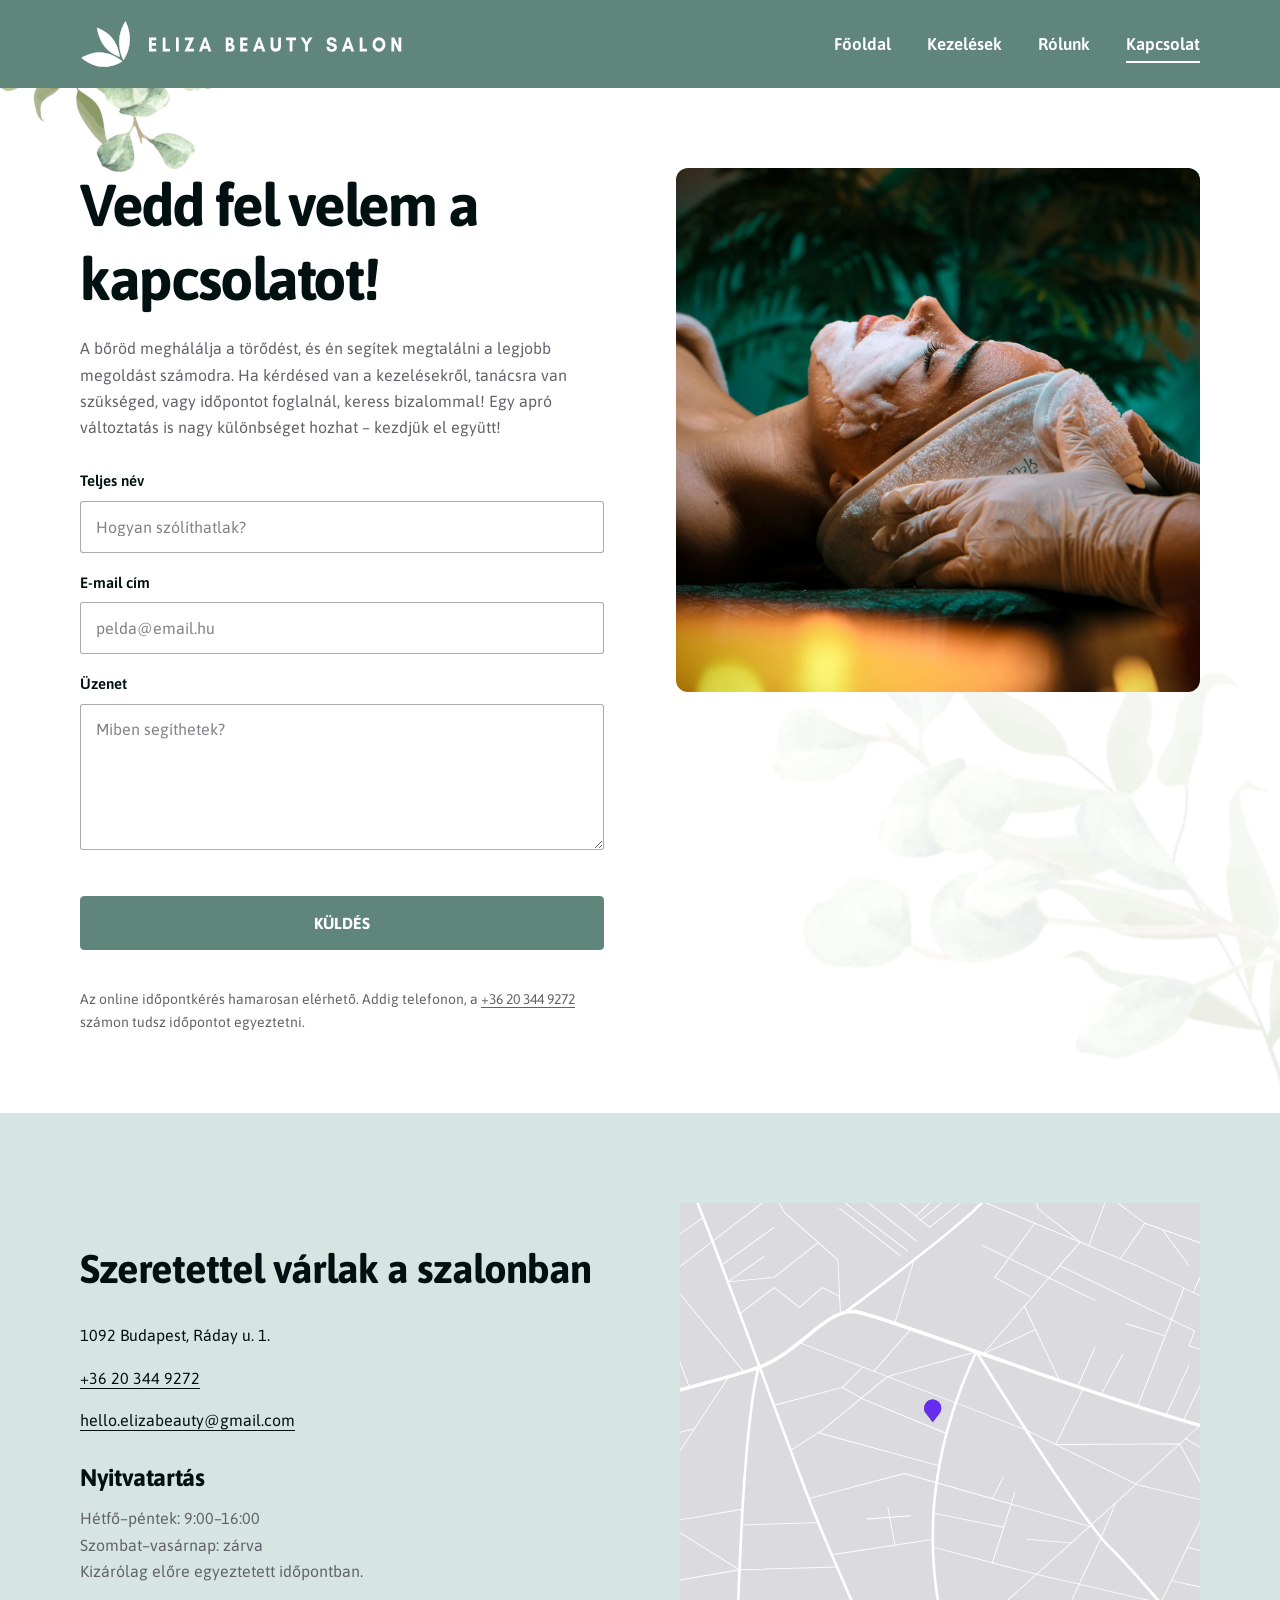
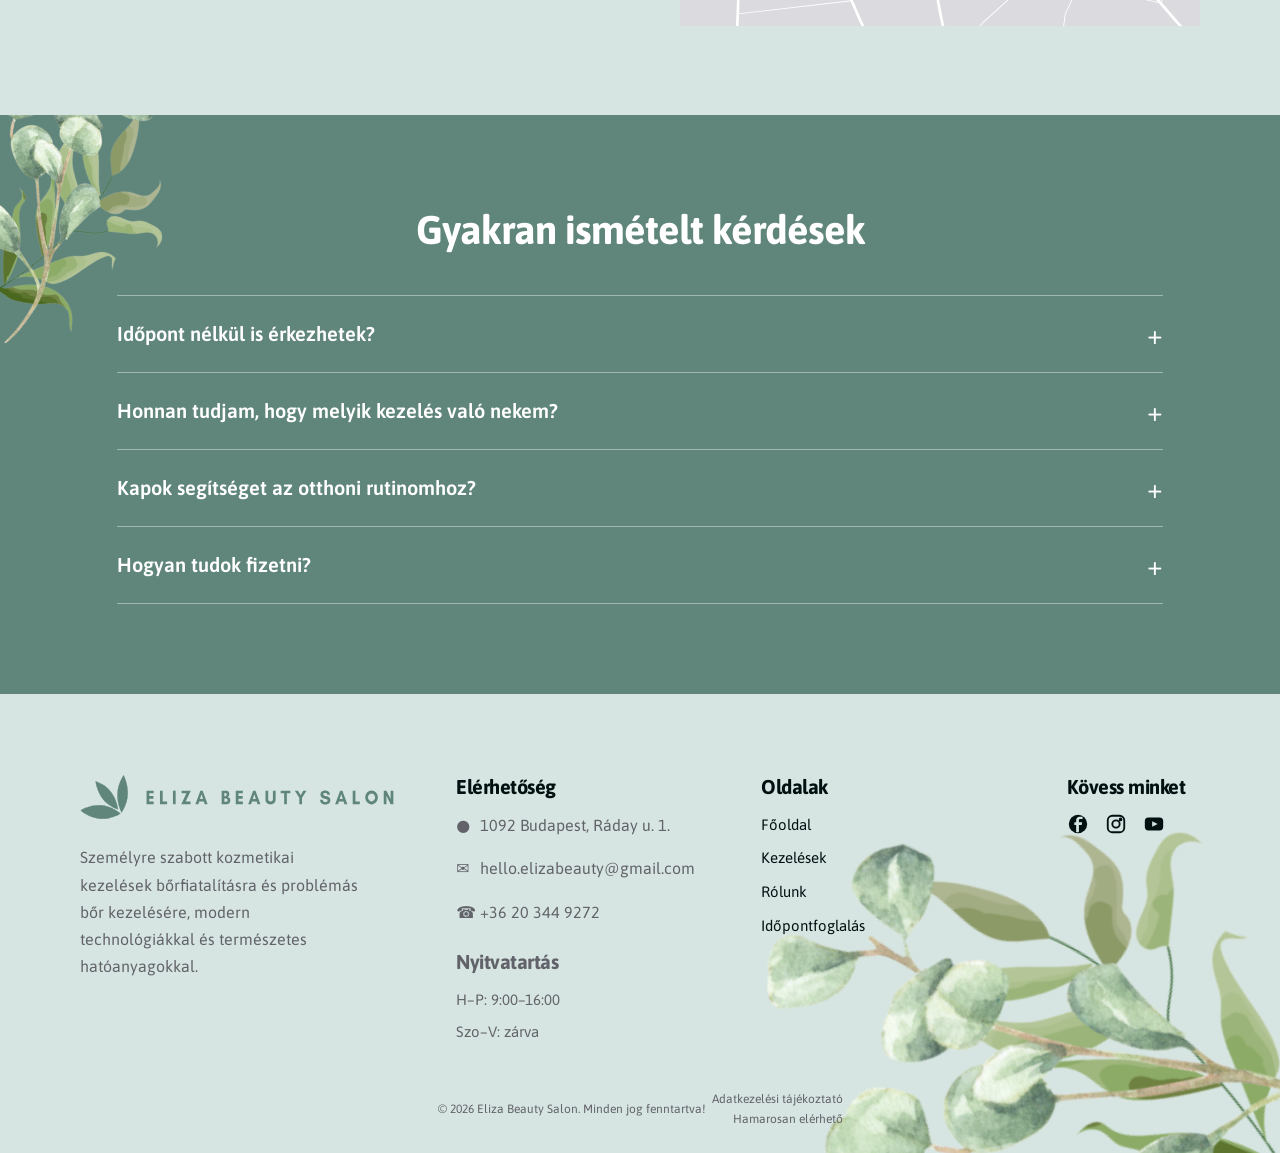
==== commit 1f559182: "Kapcsolat bal felso levelmintajanak lathatova tetele" ====
--- a/kapcsolat.html
+++ b/kapcsolat.html
@@ -1,5 +1,5 @@
 <!doctype html>
-<html lang="hu"><head><meta charset="utf-8"><meta name="viewport" content="width=device-width,initial-scale=1"><title>Kapcsolat és időpontkérés | Eliza Beauty Salon</title><meta name="description" content="Kérj időpontot az Eliza Beauty Salonba. Elérhetőségek, nyitvatartás és kapcsolati űrlap: 1092 Budapest, Ráday utca 1."><meta name="theme-color" content="#60867B"><link rel="icon" href="logók/eliza beauty salon favikon 1.svg" type="image/svg+xml"><link rel="preconnect" href="https://fonts.googleapis.com"><link rel="preconnect" href="https://fonts.gstatic.com" crossorigin><link href="https://fonts.googleapis.com/css2?family=Asap:wght@400;600;700&display=swap" rel="stylesheet"><link rel="stylesheet" href="assets/site.css?v=20261103-6"><script src="assets/site.js?v=20261103-2" defer></script></head><body id="oldal-teteje" class="subpage"><a class="skip-link" href="#tartalom">Ugrás a tartalomhoz</a><header class="site-header"><div class="wrap header-inner"><a class="brand" href="index.html" aria-label="Eliza Beauty Salon, főoldal"><img src="logók/feher logo.svg" alt="Eliza Beauty Salon" width="328" height="48"></a><button class="menu-toggle" type="button" aria-expanded="false" aria-controls="fo-menu"><span>Menü</span><span class="menu-lines" aria-hidden="true"><i></i><i></i><i></i></span></button><nav class="main-nav" id="fo-menu" aria-label="Fő navigáció"><a href="index.html">Főoldal</a><a href="kezelesek.html">Kezelések</a><a href="rolunk.html">Rólunk</a><a href="kapcsolat.html" aria-current="page">Kapcsolat</a></nav></div></header><main id="tartalom"><section class="contact-page-intro" id="kapcsolat"><img class="botanical contact-hero-botanical" src="képek/web/figma-leveldekoracio.webp" width="452" height="553" alt="" aria-hidden="true"><img class="botanical contact-photo-botanical" src="képek/web/figma-leveldekoracio.webp" width="452" height="553" alt="" aria-hidden="true"><div class="wrap content-split"><div class="copy"><h1>Vedd fel velem a kapcsolatot!</h1><p>A bőröd meghálálja a törődést, és én segítek megtalálni a legjobb megoldást számodra. Ha kérdésed van a kezelésekről, tanácsra van szükséged, vagy időpontot foglalnál, keress bizalommal! Egy apró változtatás is nagy különbséget hozhat – kezdjük el együtt!</p><form class="form-grid" aria-label="Időpontkérés" aria-describedby="contact-status" onsubmit="return false">
+<html lang="hu"><head><meta charset="utf-8"><meta name="viewport" content="width=device-width,initial-scale=1"><title>Kapcsolat és időpontkérés | Eliza Beauty Salon</title><meta name="description" content="Kérj időpontot az Eliza Beauty Salonba. Elérhetőségek, nyitvatartás és kapcsolati űrlap: 1092 Budapest, Ráday utca 1."><meta name="theme-color" content="#60867B"><link rel="icon" href="logók/eliza beauty salon favikon 1.svg" type="image/svg+xml"><link rel="preconnect" href="https://fonts.googleapis.com"><link rel="preconnect" href="https://fonts.gstatic.com" crossorigin><link href="https://fonts.googleapis.com/css2?family=Asap:wght@400;600;700&display=swap" rel="stylesheet"><link rel="stylesheet" href="assets/site.css?v=20261103-7"><script src="assets/site.js?v=20261103-2" defer></script></head><body id="oldal-teteje" class="subpage"><a class="skip-link" href="#tartalom">Ugrás a tartalomhoz</a><header class="site-header"><div class="wrap header-inner"><a class="brand" href="index.html" aria-label="Eliza Beauty Salon, főoldal"><img src="logók/feher logo.svg" alt="Eliza Beauty Salon" width="328" height="48"></a><button class="menu-toggle" type="button" aria-expanded="false" aria-controls="fo-menu"><span>Menü</span><span class="menu-lines" aria-hidden="true"><i></i><i></i><i></i></span></button><nav class="main-nav" id="fo-menu" aria-label="Fő navigáció"><a href="index.html">Főoldal</a><a href="kezelesek.html">Kezelések</a><a href="rolunk.html">Rólunk</a><a href="kapcsolat.html" aria-current="page">Kapcsolat</a></nav></div></header><main id="tartalom"><section class="contact-page-intro" id="kapcsolat"><img class="botanical contact-hero-botanical" src="képek/web/figma-leveldekoracio.webp" width="452" height="553" alt="" aria-hidden="true"><img class="botanical contact-photo-botanical" src="képek/web/figma-leveldekoracio.webp" width="452" height="553" alt="" aria-hidden="true"><div class="wrap content-split"><div class="copy"><h1>Vedd fel velem a kapcsolatot!</h1><p>A bőröd meghálálja a törődést, és én segítek megtalálni a legjobb megoldást számodra. Ha kérdésed van a kezelésekről, tanácsra van szükséged, vagy időpontot foglalnál, keress bizalommal! Egy apró változtatás is nagy különbséget hozhat – kezdjük el együtt!</p><form class="form-grid" aria-label="Időpontkérés" aria-describedby="contact-status" onsubmit="return false">
 <div class="field"><label for="contact-name">Teljes név</label><input id="contact-name" type="text" autocomplete="name" placeholder="Hogyan szólíthatlak?"></div><div class="field"><label for="contact-email">E-mail cím</label><input id="contact-email" type="email" autocomplete="email" placeholder="pelda@email.hu"></div><div class="field"><label for="contact-message">Üzenet</label><textarea id="contact-message" rows="5" placeholder="Miben segíthetek?"></textarea></div><button class="button" type="button" disabled>Küldés</button><p class="unavailable-note" id="contact-status">Az online időpontkérés hamarosan elérhető. Addig telefonon, a <a href="tel:+36203449272">+36 20 344 9272</a> számon tudsz időpontot egyeztetni.</p>
 </form></div><img src="képek/web/kapcsolat-hero.webp" alt="Személyes törődés és nyugodt kozmetikai környezet" width="933" height="1400" class="contact-page-photo" fetchpriority="high"></div></section><section class="section light-section contact-details" id="elerhetoseg"><div class="wrap contact-details-grid"><div><h2>Szeretettel várlak a szalonban</h2><address><span>1092 Budapest, Ráday u. 1.</span><a href="tel:+36203449272">+36 20 344 9272</a><a href="mailto:hello.elizabeauty@gmail.com">hello.elizabeauty@gmail.com</a></address><h3>Nyitvatartás</h3><p>Hétfő–péntek: 9:00–16:00<br>Szombat–vasárnap: zárva</p><p>Kizárólag előre egyeztetett időpontban.</p></div><a class="contact-details-map" href="https://www.google.com/maps/search/?api=1&amp;query=1092+Budapest+Raday+utca+1" target="_blank" rel="noopener" aria-label="A szalon címe a Google Térképen"><img src="képek/kapcsolat/terkep-figma.svg" alt="A Figma-terv térképillusztrációja a szalon helyjelölőjével" width="590" height="667" loading="lazy"></a></div></section><section class="section faq" aria-labelledby="faq-title"><img class="botanical faq-botanical" src="képek/web/figma-leveldekoracio.webp" width="452" height="553" alt="" aria-hidden="true" loading="lazy"><div class="wrap faq-grid"><div class="faq-intro"><h2 id="faq-title">Gyakran ismételt kérdések</h2></div><div class="faq-list">
 <details><summary>Időpont nélkül is érkezhetek?</summary><p>Nem, a kozmetikámban kizárólag időpontra fogadok vendégeket.</p></details>
--- a/assets/site.css
+++ b/assets/site.css
@@ -81,3 +81,7 @@
 /* Contact: Figma botanical decorations behind the content. */
 .contact-page-intro{position:relative;overflow:hidden}.contact-page-intro>.wrap{position:relative;z-index:1}.contact-hero-botanical{width:300px;left:-160px;top:-340px;transform:rotate(35deg)}.contact-photo-botanical{width:720px;right:-145px;bottom:-310px;transform:rotate(-55deg);opacity:.12}
 @media(max-width:760px){.contact-hero-botanical{width:220px;left:-125px;top:-280px}.contact-photo-botanical{width:470px;right:-140px;bottom:-210px}}
+
+/* Visible hanging leaf in the contact page upper-left corner. */
+.contact-hero-botanical{width:320px;left:-30px;top:-280px;transform:rotate(155deg)}
+@media(max-width:760px){.contact-hero-botanical{width:210px;left:-25px;top:-195px;transform:rotate(155deg)}}
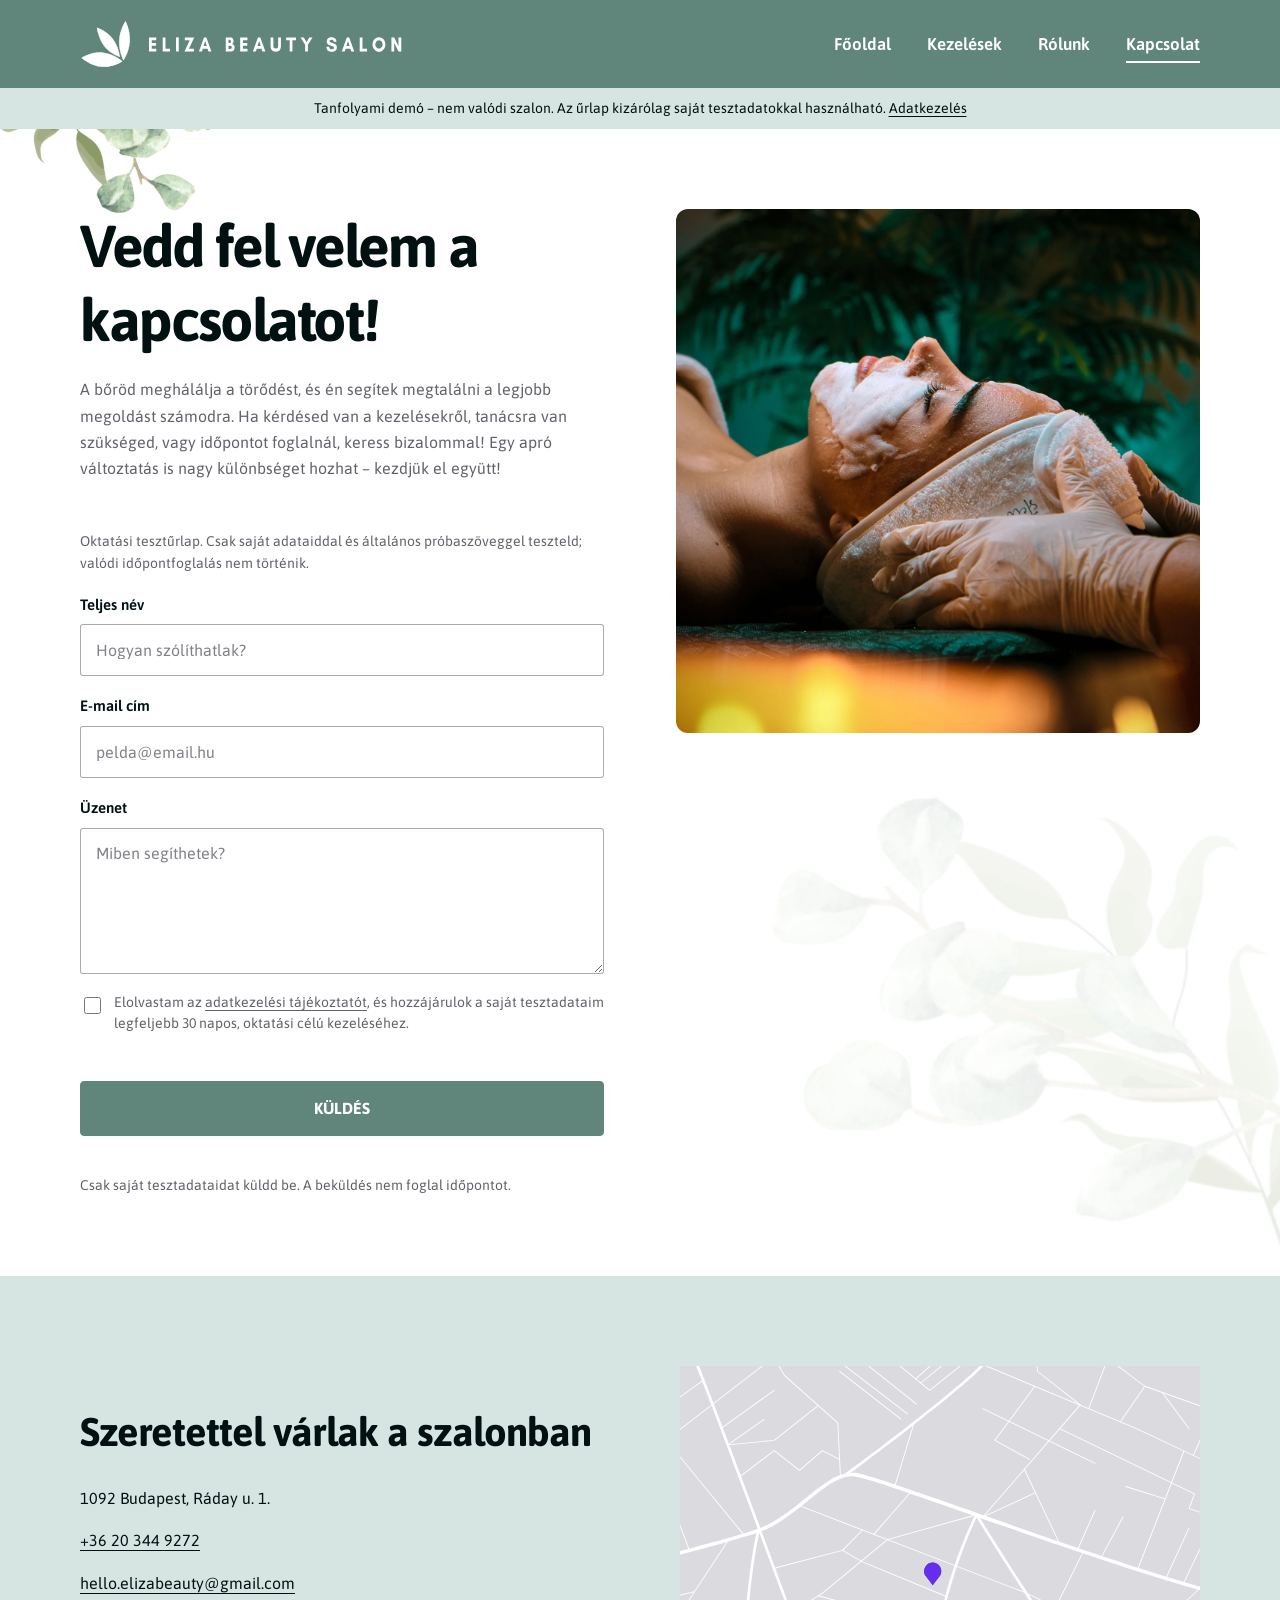
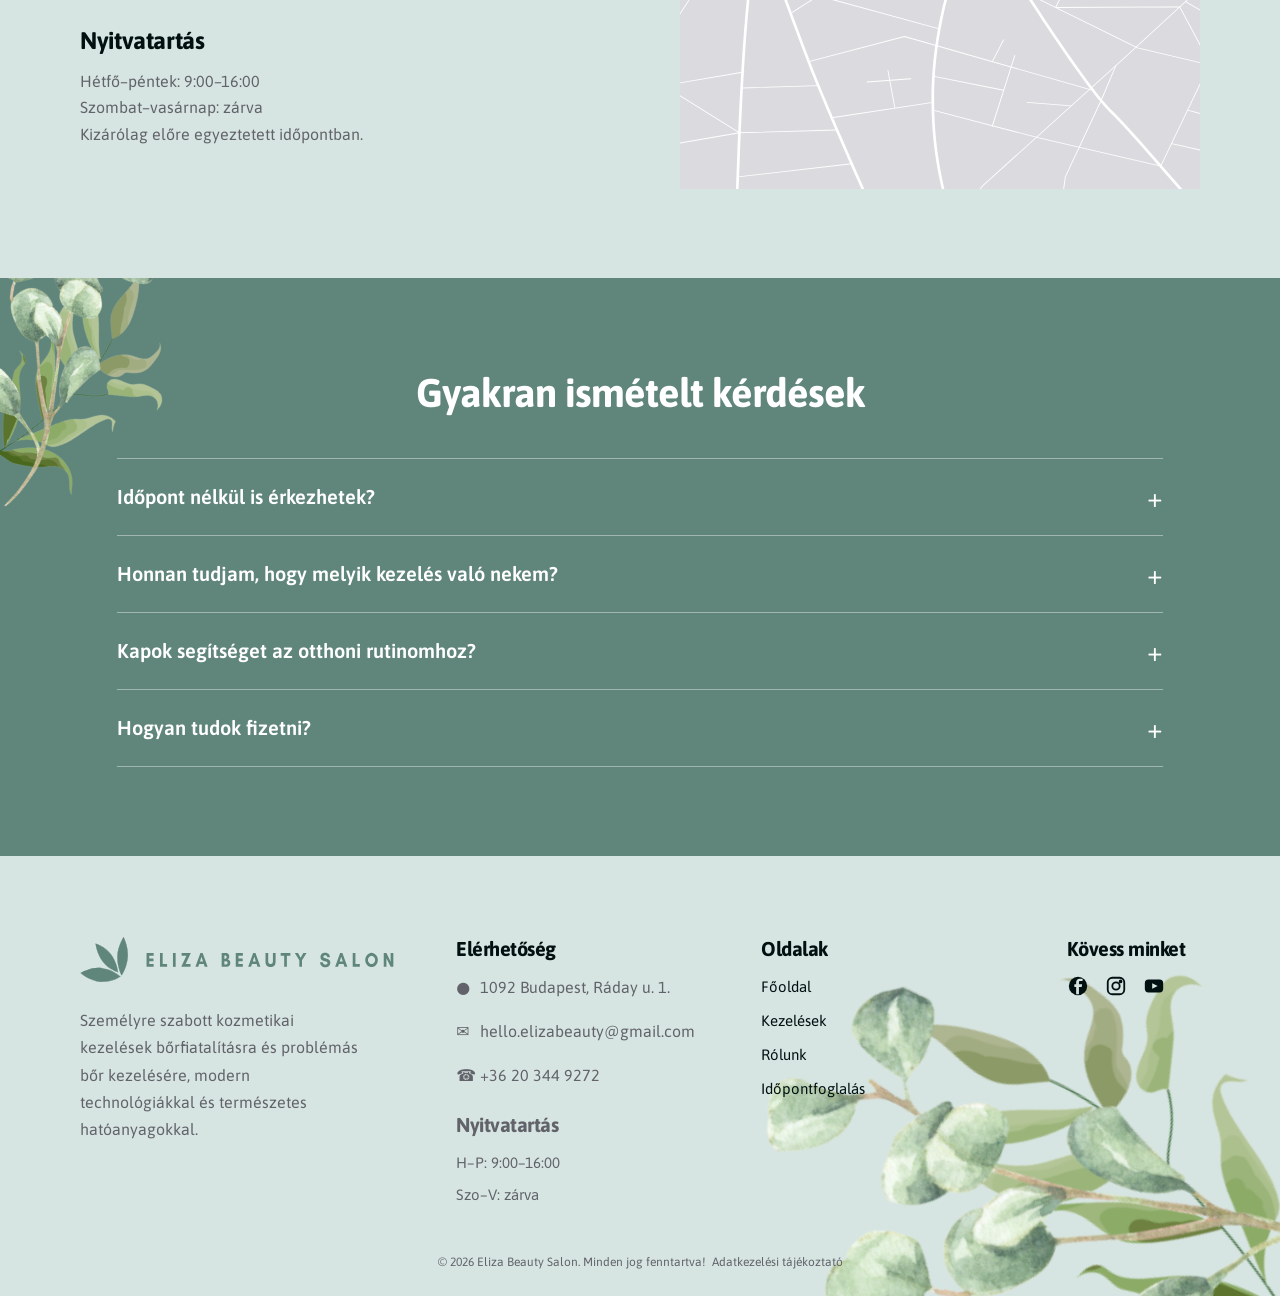
==== commit c8fd65a2: "Ellenorzott public mappa adatkezeles es Netlify teszturlapok" ====
--- a/kapcsolat.html
+++ b/kapcsolat.html
@@ -1,9 +1,9 @@
 <!doctype html>
-<html lang="hu"><head><meta charset="utf-8"><meta name="viewport" content="width=device-width,initial-scale=1"><title>Kapcsolat és időpontkérés | Eliza Beauty Salon</title><meta name="description" content="Kérj időpontot az Eliza Beauty Salonba. Elérhetőségek, nyitvatartás és kapcsolati űrlap: 1092 Budapest, Ráday utca 1."><meta name="theme-color" content="#60867B"><link rel="icon" href="logók/eliza beauty salon favikon 1.svg" type="image/svg+xml"><link rel="preconnect" href="https://fonts.googleapis.com"><link rel="preconnect" href="https://fonts.gstatic.com" crossorigin><link href="https://fonts.googleapis.com/css2?family=Asap:wght@400;600;700&display=swap" rel="stylesheet"><link rel="stylesheet" href="assets/site.css?v=20261103-7"><script src="assets/site.js?v=20261103-2" defer></script></head><body id="oldal-teteje" class="subpage"><a class="skip-link" href="#tartalom">Ugrás a tartalomhoz</a><header class="site-header"><div class="wrap header-inner"><a class="brand" href="index.html" aria-label="Eliza Beauty Salon, főoldal"><img src="logók/feher logo.svg" alt="Eliza Beauty Salon" width="328" height="48"></a><button class="menu-toggle" type="button" aria-expanded="false" aria-controls="fo-menu"><span>Menü</span><span class="menu-lines" aria-hidden="true"><i></i><i></i><i></i></span></button><nav class="main-nav" id="fo-menu" aria-label="Fő navigáció"><a href="index.html">Főoldal</a><a href="kezelesek.html">Kezelések</a><a href="rolunk.html">Rólunk</a><a href="kapcsolat.html" aria-current="page">Kapcsolat</a></nav></div></header><main id="tartalom"><section class="contact-page-intro" id="kapcsolat"><img class="botanical contact-hero-botanical" src="képek/web/figma-leveldekoracio.webp" width="452" height="553" alt="" aria-hidden="true"><img class="botanical contact-photo-botanical" src="képek/web/figma-leveldekoracio.webp" width="452" height="553" alt="" aria-hidden="true"><div class="wrap content-split"><div class="copy"><h1>Vedd fel velem a kapcsolatot!</h1><p>A bőröd meghálálja a törődést, és én segítek megtalálni a legjobb megoldást számodra. Ha kérdésed van a kezelésekről, tanácsra van szükséged, vagy időpontot foglalnál, keress bizalommal! Egy apró változtatás is nagy különbséget hozhat – kezdjük el együtt!</p><form class="form-grid" aria-label="Időpontkérés" aria-describedby="contact-status" onsubmit="return false">
-<div class="field"><label for="contact-name">Teljes név</label><input id="contact-name" type="text" autocomplete="name" placeholder="Hogyan szólíthatlak?"></div><div class="field"><label for="contact-email">E-mail cím</label><input id="contact-email" type="email" autocomplete="email" placeholder="pelda@email.hu"></div><div class="field"><label for="contact-message">Üzenet</label><textarea id="contact-message" rows="5" placeholder="Miben segíthetek?"></textarea></div><button class="button" type="button" disabled>Küldés</button><p class="unavailable-note" id="contact-status">Az online időpontkérés hamarosan elérhető. Addig telefonon, a <a href="tel:+36203449272">+36 20 344 9272</a> számon tudsz időpontot egyeztetni.</p>
+<html lang="hu"><head><meta charset="utf-8"><meta name="viewport" content="width=device-width,initial-scale=1"><title>Kapcsolat és időpontkérés | Eliza Beauty Salon</title><meta name="description" content="Kérj időpontot az Eliza Beauty Salonba. Elérhetőségek, nyitvatartás és kapcsolati űrlap: 1092 Budapest, Ráday utca 1."><meta name="theme-color" content="#60867B"><link rel="icon" href="logók/eliza beauty salon favikon 1.svg" type="image/svg+xml"><link rel="preconnect" href="https://fonts.googleapis.com"><link rel="preconnect" href="https://fonts.gstatic.com" crossorigin><link href="https://fonts.googleapis.com/css2?family=Asap:wght@400;600;700&display=swap" rel="stylesheet"><link rel="stylesheet" href="assets/site.css?v=20261103-8"><script src="assets/site.js?v=20261103-3" defer></script></head><body id="oldal-teteje" class="subpage"><a class="skip-link" href="#tartalom">Ugrás a tartalomhoz</a><header class="site-header"><div class="wrap header-inner"><a class="brand" href="index.html" aria-label="Eliza Beauty Salon, főoldal"><img src="logók/feher logo.svg" alt="Eliza Beauty Salon" width="328" height="48"></a><button class="menu-toggle" type="button" aria-expanded="false" aria-controls="fo-menu"><span>Menü</span><span class="menu-lines" aria-hidden="true"><i></i><i></i><i></i></span></button><nav class="main-nav" id="fo-menu" aria-label="Fő navigáció"><a href="index.html">Főoldal</a><a href="kezelesek.html">Kezelések</a><a href="rolunk.html">Rólunk</a><a href="kapcsolat.html" aria-current="page">Kapcsolat</a></nav></div></header><aside class="demo-banner" aria-label="Oktatási demó">Tanfolyami demó – nem valódi szalon. Az űrlap kizárólag saját tesztadatokkal használható. <a href="adatkezeles.html">Adatkezelés</a></aside><main id="tartalom"><section class="contact-page-intro" id="kapcsolat"><img class="botanical contact-hero-botanical" src="képek/web/figma-leveldekoracio.webp" width="452" height="553" alt="" aria-hidden="true"><img class="botanical contact-photo-botanical" src="képek/web/figma-leveldekoracio.webp" width="452" height="553" alt="" aria-hidden="true"><div class="wrap content-split"><div class="copy"><h1>Vedd fel velem a kapcsolatot!</h1><p>A bőröd meghálálja a törődést, és én segítek megtalálni a legjobb megoldást számodra. Ha kérdésed van a kezelésekről, tanácsra van szükséged, vagy időpontot foglalnál, keress bizalommal! Egy apró változtatás is nagy különbséget hozhat – kezdjük el együtt!</p><form class="form-grid appointment-form" name="idopont-kapcsolat" method="POST" action="/koszonjuk.html" data-netlify="true" netlify-honeypot="bot-field" aria-label="Időpontkérés" aria-describedby="contact-status"><input type="hidden" name="form-name" value="idopont-kapcsolat"><input type="hidden" name="source" value="kapcsolat"><p hidden><label>Hagyd üresen: <input name="bot-field" tabindex="-1" autocomplete="off"></label></p><p class="form-demo-note">Oktatási tesztűrlap. Csak saját adataiddal és általános próbaszöveggel teszteld; valódi időpontfoglalás nem történik.</p>
+<div class="field"><label for="contact-name">Teljes név</label><input id="contact-name" type="text" name="name" autocomplete="name" required maxlength="100" placeholder="Hogyan szólíthatlak?"></div><div class="field"><label for="contact-email">E-mail cím</label><input id="contact-email" type="email" name="email" required maxlength="254" autocomplete="email" placeholder="pelda@email.hu"></div><div class="field"><label for="contact-message">Üzenet</label><textarea id="contact-message" name="message" required maxlength="3000" rows="5" placeholder="Miben segíthetek?"></textarea></div><label class="checkbox-line"><input id="contact-privacy" type="checkbox" name="adatkezeles" value="elfogadva" required><span>Elolvastam az <a href="adatkezeles.html" target="_blank" rel="noopener">adatkezelési tájékoztatót</a>, és hozzájárulok a saját tesztadataim legfeljebb 30 napos, oktatási célú kezeléséhez.</span></label><button class="button" type="submit">Küldés</button><p class="form-status" id="contact-status" role="status" aria-live="polite">A küldés az éles Netlify-oldalon működik. Helyi előnézetből nem továbbítunk adatot.</p>
 </form></div><img src="képek/web/kapcsolat-hero.webp" alt="Személyes törődés és nyugodt kozmetikai környezet" width="933" height="1400" class="contact-page-photo" fetchpriority="high"></div></section><section class="section light-section contact-details" id="elerhetoseg"><div class="wrap contact-details-grid"><div><h2>Szeretettel várlak a szalonban</h2><address><span>1092 Budapest, Ráday u. 1.</span><a href="tel:+36203449272">+36 20 344 9272</a><a href="mailto:hello.elizabeauty@gmail.com">hello.elizabeauty@gmail.com</a></address><h3>Nyitvatartás</h3><p>Hétfő–péntek: 9:00–16:00<br>Szombat–vasárnap: zárva</p><p>Kizárólag előre egyeztetett időpontban.</p></div><a class="contact-details-map" href="https://www.google.com/maps/search/?api=1&amp;query=1092+Budapest+Raday+utca+1" target="_blank" rel="noopener" aria-label="A szalon címe a Google Térképen"><img src="képek/kapcsolat/terkep-figma.svg" alt="A Figma-terv térképillusztrációja a szalon helyjelölőjével" width="590" height="667" loading="lazy"></a></div></section><section class="section faq" aria-labelledby="faq-title"><img class="botanical faq-botanical" src="képek/web/figma-leveldekoracio.webp" width="452" height="553" alt="" aria-hidden="true" loading="lazy"><div class="wrap faq-grid"><div class="faq-intro"><h2 id="faq-title">Gyakran ismételt kérdések</h2></div><div class="faq-list">
 <details><summary>Időpont nélkül is érkezhetek?</summary><p>Nem, a kozmetikámban kizárólag időpontra fogadok vendégeket.</p></details>
 <details><summary>Honnan tudjam, hogy melyik kezelés való nekem?</summary><p>Az első találkozás alkalmával a kezelés előtt diagnosztizálom a bőrödet, és felvázolom a kezelési tervet.</p></details>
 <details><summary>Kapok segítséget az otthoni rutinomhoz?</summary><p>Igen, természetesen! Az első alkalmat követően elmondom, hogy mire figyelj a mindennapokban, milyen termékeket használj, hogy a bőröd a lehető legjobb törődést kapja.</p></details>
 <details><summary>Hogyan tudok fizetni?</summary><p>Bankkártyával és készpénzzel is fizethetsz a szalonban.</p></details>
-</div></div></section></main><footer class="site-footer"><img class="botanical footer-botanical" src="képek/web/figma-leveldekoracio.webp" width="452" height="553" alt="" aria-hidden="true" loading="lazy"><div class="wrap"><div class="footer-grid"><div class="footer-brand"><a href="#oldal-teteje" aria-label="Eliza Beauty Salon, vissza az oldal tetejére"><img src="logók/zold logo.svg" alt="Eliza Beauty Salon" width="319" height="47" loading="lazy"></a><p>Személyre szabott kozmetikai kezelések bőrfiatalításra és problémás bőr kezelésére, modern technológiákkal és természetes hatóanyagokkal.</p></div><div><h2 class="footer-heading">Elérhetőség</h2><address class="footer-address"><span><span aria-hidden="true">●</span> 1092 Budapest, Ráday u. 1.</span><a href="mailto:hello.elizabeauty@gmail.com"><span aria-hidden="true">✉</span> hello.elizabeauty@gmail.com</a><a href="tel:+36203449272"><span aria-hidden="true">☎</span> +36 20 344 9272</a></address><div class="footer-hours"><h2 class="footer-heading">Nyitvatartás</h2><p>H–P: 9:00–16:00</p><p>Szo–V: zárva</p><small>Kizárólag előre egyeztetett időpontban.</small></div></div><nav aria-label="Lábléc navigáció"><h2 class="footer-heading">Oldalak</h2><div class="footer-links"><a href="index.html">Főoldal</a><a href="kezelesek.html">Kezelések</a><a href="rolunk.html">Rólunk</a><a href="kapcsolat.html" aria-current="page">Időpontfoglalás</a></div></nav><div class="footer-social"><h2 class="footer-heading">Kövess minket</h2><div class="social-icons" aria-label="Közösségi felületek, profilhivatkozások még nincsenek megadva"><span title="Facebook"><svg viewBox="0 0 24 24" role="img" aria-label="Facebook"><circle cx="12" cy="12" r="10" fill="currentColor"/><path d="M13 21v-8h3l.5-3H13V8c0-1 .5-1.5 1.5-1.5H17V4h-3c-3 0-4 2-4 4v2H8v3h2v8" fill="#D6E5E1"/></svg></span><span title="Instagram"><svg viewBox="0 0 24 24" fill="none" stroke="currentColor" stroke-width="2" role="img" aria-label="Instagram"><rect x="3" y="3" width="18" height="18" rx="5"/><circle cx="12" cy="12" r="4"/><circle cx="17" cy="7" r="1"/></svg></span><span title="YouTube"><svg viewBox="0 0 24 24" role="img" aria-label="YouTube"><rect x="2" y="5" width="20" height="14" rx="4" fill="currentColor"/><path d="m10 9 6 3-6 3z" fill="#D6E5E1"/></svg></span></div></div></div><div class="footer-bottom"><p>© 2026 Eliza Beauty Salon. Minden jog fenntartva!</p><div class="bottom-right"><span class="privacy-note">Adatkezelési tájékoztató<small>Hamarosan elérhető</small></span><a class="to-top" href="#oldal-teteje" aria-label="Vissza az oldal tetejére">↑</a></div></div></div></footer></body></html>
+</div></div></section></main><footer class="site-footer"><img class="botanical footer-botanical" src="képek/web/figma-leveldekoracio.webp" width="452" height="553" alt="" aria-hidden="true" loading="lazy"><div class="wrap"><div class="footer-grid"><div class="footer-brand"><a href="#oldal-teteje" aria-label="Eliza Beauty Salon, vissza az oldal tetejére"><img src="logók/zold logo.svg" alt="Eliza Beauty Salon" width="319" height="47" loading="lazy"></a><p>Személyre szabott kozmetikai kezelések bőrfiatalításra és problémás bőr kezelésére, modern technológiákkal és természetes hatóanyagokkal.</p></div><div><h2 class="footer-heading">Elérhetőség</h2><address class="footer-address"><span><span aria-hidden="true">●</span> 1092 Budapest, Ráday u. 1.</span><a href="mailto:hello.elizabeauty@gmail.com"><span aria-hidden="true">✉</span> hello.elizabeauty@gmail.com</a><a href="tel:+36203449272"><span aria-hidden="true">☎</span> +36 20 344 9272</a></address><div class="footer-hours"><h2 class="footer-heading">Nyitvatartás</h2><p>H–P: 9:00–16:00</p><p>Szo–V: zárva</p><small>Kizárólag előre egyeztetett időpontban.</small></div></div><nav aria-label="Lábléc navigáció"><h2 class="footer-heading">Oldalak</h2><div class="footer-links"><a href="index.html">Főoldal</a><a href="kezelesek.html">Kezelések</a><a href="rolunk.html">Rólunk</a><a href="kapcsolat.html" aria-current="page">Időpontfoglalás</a></div></nav><div class="footer-social"><h2 class="footer-heading">Kövess minket</h2><div class="social-icons" aria-label="Közösségi felületek, profilhivatkozások még nincsenek megadva"><span title="Facebook"><svg viewBox="0 0 24 24" role="img" aria-label="Facebook"><circle cx="12" cy="12" r="10" fill="currentColor"/><path d="M13 21v-8h3l.5-3H13V8c0-1 .5-1.5 1.5-1.5H17V4h-3c-3 0-4 2-4 4v2H8v3h2v8" fill="#D6E5E1"/></svg></span><span title="Instagram"><svg viewBox="0 0 24 24" fill="none" stroke="currentColor" stroke-width="2" role="img" aria-label="Instagram"><rect x="3" y="3" width="18" height="18" rx="5"/><circle cx="12" cy="12" r="4"/><circle cx="17" cy="7" r="1"/></svg></span><span title="YouTube"><svg viewBox="0 0 24 24" role="img" aria-label="YouTube"><rect x="2" y="5" width="20" height="14" rx="4" fill="currentColor"/><path d="m10 9 6 3-6 3z" fill="#D6E5E1"/></svg></span></div></div></div><div class="footer-bottom"><p>© 2026 Eliza Beauty Salon. Minden jog fenntartva!</p><div class="bottom-right"><a class="privacy-note" href="adatkezeles.html">Adatkezelési tájékoztató</a><a class="to-top" href="#oldal-teteje" aria-label="Vissza az oldal tetejére">↑</a></div></div></div></footer></body></html>
--- a/assets/site.css
+++ b/assets/site.css
@@ -85,3 +85,6 @@
 /* Visible hanging leaf in the contact page upper-left corner. */
 .contact-hero-botanical{width:320px;left:-30px;top:-280px;transform:rotate(155deg)}
 @media(max-width:760px){.contact-hero-botanical{width:210px;left:-25px;top:-195px;transform:rotate(155deg)}}
+
+.demo-banner{background:#D6E5E1;color:#011111;text-align:center;padding:10px 20px;font-size:14px;line-height:1.5}.demo-banner a,.checkbox-line a,.legal-copy a:not(.button){text-decoration:underline;text-underline-offset:3px}.legal-copy{max-width:900px}.legal-copy h1{margin-bottom:18px}.legal-copy h2{font-size:28px;margin:44px 0 16px}.legal-copy p{margin:16px 0}.legal-copy ul{padding-left:24px;color:#62636A}.legal-copy li{margin:10px 0}.legal-notice{padding:24px;background:#D6E5E1;margin:26px 0}.legal-notice p{margin-bottom:0}.legal-details{display:grid;grid-template-columns:minmax(160px,1fr) 2fr;gap:12px 24px;margin:24px 0}.legal-details dt{font-weight:700}.legal-details dd{margin:0;color:#62636A;overflow-wrap:anywhere}.form-demo-note,.form-status{font-size:14px;line-height:1.6}.form-status.error{color:#9a2525}.form-status.success{color:#355a4f}.appointment-form .checkbox-line{align-items:start}.appointment-form .checkbox-line input{margin-top:5px;flex-shrink:0;accent-color:#60867B}.appointment-form button:disabled{cursor:wait;opacity:.7}.legal-date{font-size:14px}
+@media(max-width:760px){.legal-details{grid-template-columns:1fr;gap:6px}.legal-details dd{margin-bottom:14px}.legal-copy h2{font-size:25px}.legal-notice{padding:20px}}
